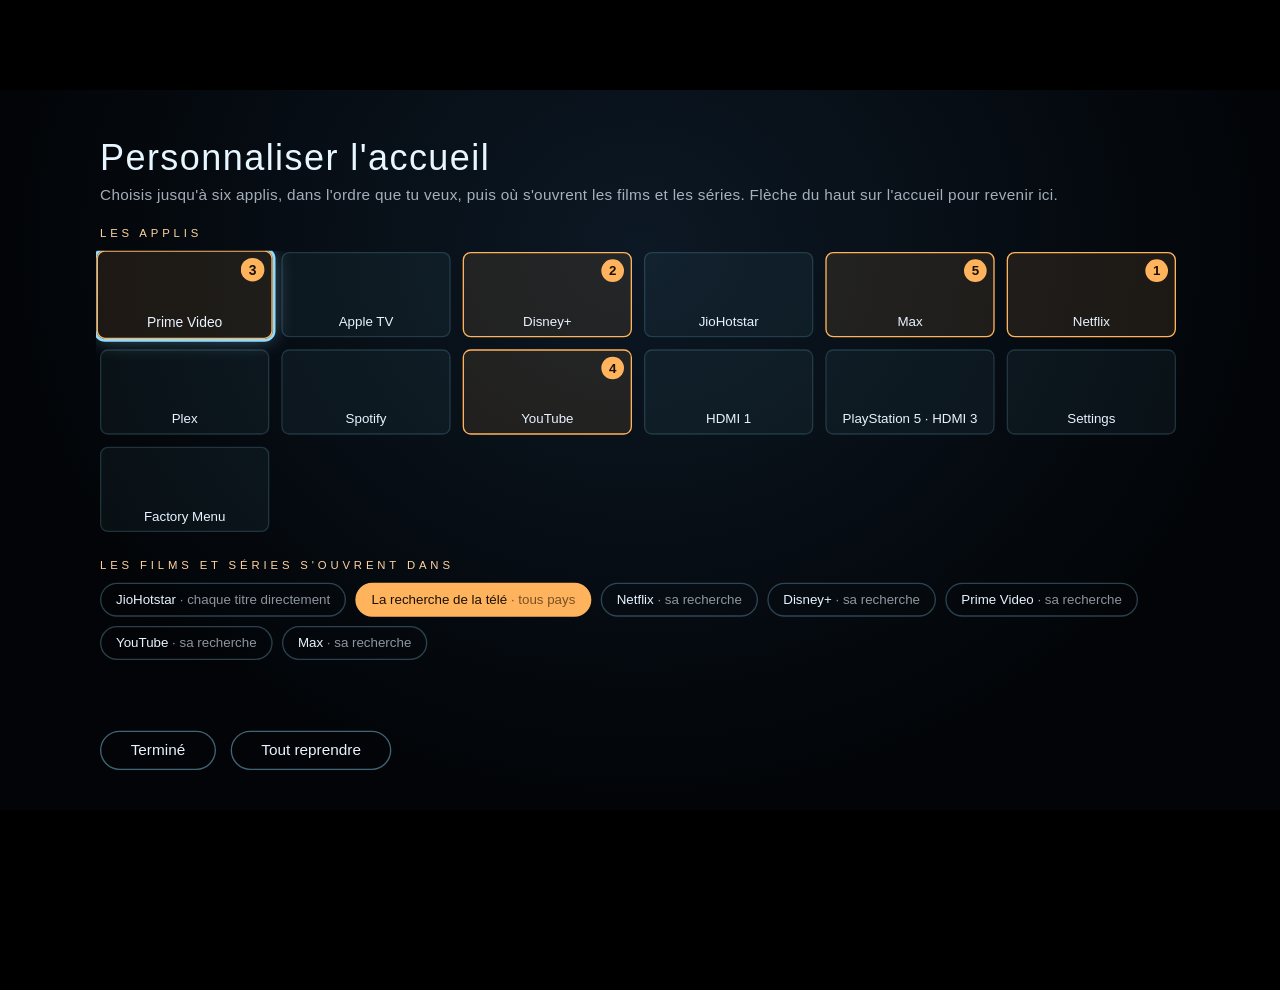
==== app/index.html @ 0ac627e5 "Star Wars TV : écran d'accueil Android TV (Tatooine / salle du trône), salle des sabres, version opt" ====
<!doctype html>
<html lang="fr">
<head>
<meta charset="utf-8">
<meta name="viewport" content="width=device-width, initial-scale=1">
<title>Star Wars TV</title>
<style>
  :root { --amber: #ffb35c; --holo: #8fdcff; --ink: #e8f3ff; }
  html, body { margin: 0; height: 100%; background: #000; overflow: hidden; }
  body { display: flex; align-items: center; justify-content: center; font-family: "Avenir Next", "Helvetica Neue", Arial, sans-serif; color: var(--ink); }
  #stage { position: relative; width: 1920px; height: 1080px; overflow: hidden; background: #000; transform-origin: center; flex: none; }
  section { position: absolute; left: 0; top: 0; width: 1920px; height: 1080px; overflow: hidden; will-change: transform; }

  /* ---------------------------------------------------------------- the cockpit */
  #space { position: absolute; left: 0; top: 0; width: 1920px; height: 1080px; }
  #wash { position: absolute; inset: 0; pointer-events: none; opacity: 0;
          background: radial-gradient(ellipse 60% 55% at 50% 36%, rgba(150,210,255,.38), rgba(90,150,255,.12) 45%, rgba(0,0,0,0) 72%); will-change: opacity; }
  #cockpit { position: absolute; left: -40px; top: -30px; width: 2000px; height: 1140px; will-change: transform; }
  #cockpit img { position: absolute; }                                   /* placed by the script (see CK) */
  #hud { position: absolute; left: 0; top: 0; width: 1920px; height: 1080px; pointer-events: none; will-change: transform; }
  #clock { position: absolute; left: 404px; top: 58px; color: #e4f2ff; text-shadow: 0 2px 14px rgba(0,0,0,.9), 0 0 18px rgba(120,200,255,.35); }
  #clock .t { font-size: 96px; font-weight: 200; letter-spacing: .02em; line-height: 1; }
  #clock .d { margin-top: 12px; font-size: 19px; font-weight: 500; letter-spacing: .34em; text-transform: uppercase; opacity: .7; padding-left: 4px; }
  /* on the monitor in the cockpit's right-hand wall: a box put onto the screen in perspective by the script (CK.screen),
     its lit face clipped clear of the metal bevel on its left */
  #clock.screen { left: 0; top: 0; width: 240px; height: 240px; transform-origin: 0 0; color: #b8e3ff; text-shadow: 0 0 9px rgba(110,190,255,.85);
                  clip-path: polygon(0 0, 100% 0, 100% 100%, 0 100%, 23.6% 52.4%);
                  background: radial-gradient(ellipse 72% 62% at 62% 52%, rgba(90,170,255,.2), rgba(70,140,255,.07) 70%, rgba(70,140,255,.03)); }
  #clock.screen .t { position: absolute; left: 60px; right: 6px; top: 78px; text-align: center; font-size: 68px; font-weight: 500; letter-spacing: 0;
                     font-variant-numeric: tabular-nums; }
  #clock.screen .d { position: absolute; left: 34px; right: 6px; top: 166px; margin: 0; padding: 0; text-align: center; font-size: 25px; font-weight: 600;
                     letter-spacing: .16em; opacity: .85; }

  /* the apps: destinations out in space, seen through the canopy */
  #targets { position: absolute; left: 0; top: 0; width: 1920px; height: 1080px; pointer-events: none; }
  .tgt { position: absolute; left: 0; top: 0; width: 0; height: 0; will-change: transform, opacity; }
  .tgt img { position: absolute; left: 0; top: 0; transform: translate(-50%,-50%); opacity: .8; filter: drop-shadow(0 0 8px rgba(140,210,255,.7)); transition: opacity .3s, filter .3s; }
  .tgt.on img { opacity: 1; filter: drop-shadow(0 0 14px rgba(255,170,90,.95)) sepia(.45) saturate(1.9) hue-rotate(-14deg) brightness(1.12); }
  #reticle { position: absolute; left: 0; top: 0; width: 0; height: 0; pointer-events: none; will-change: transform; }
  #reticle svg { position: absolute; left: -130px; top: -130px; width: 260px; height: 260px; overflow: visible; filter: drop-shadow(0 0 6px rgba(255,150,60,.7)); }
  #appname { position: absolute; left: 0; right: 0; top: 590px; text-align: center; font-size: 17px; font-weight: 500; letter-spacing: .34em;
             text-transform: uppercase; color: #ffd2a0; text-shadow: 0 0 10px rgba(255,160,80,.6); transition: opacity .25s; }
  /* an app with no logo here: its name */
  .tgt.word span { position: absolute; left: 0; top: 0; transform: translate(-50%,-50%); white-space: nowrap; font-size: 30px; font-weight: 500;
                   letter-spacing: .06em; color: #d6ecff; opacity: .8; text-shadow: 0 0 8px rgba(140,210,255,.7); transition: opacity .3s, color .3s; }
  .tgt.word.on span { opacity: 1; color: #ffd2a0; text-shadow: 0 0 14px rgba(255,170,90,.95); }
  /* Up in the cockpit: Customise, in the window above the centre pane */
  #cust { position: absolute; left: 0; right: 0; top: 66px; display: flex; justify-content: center; align-items: center; gap: 14px; opacity: 0;
          transition: opacity .25s; color: #ffd2a0; font-size: 17px; font-weight: 500; letter-spacing: .34em; text-transform: uppercase;
          text-shadow: 0 0 10px rgba(255,160,80,.6); }
  #cust svg { width: 34px; height: 34px; filter: drop-shadow(0 0 6px rgba(255,150,60,.7)); }
  #cust.on { opacity: 1; }

  /* ---------------------------------------------------------------- the saga: six lightsabers on a rack, one for each film */
  #saga { transform: translate3d(0,1080px,0); background: #050608 url(img/hall.jpg) 0 0 / 1920px 1080px no-repeat; }    /* a hall in the Jedi Temple */
  .wash { position: absolute; inset: 0; opacity: 0; pointer-events: none; will-change: opacity; }
  #plinthGlow { position: absolute; left: 135px; width: 1650px; top: 704px; height: 2px; opacity: 0; will-change: opacity; }   /* the ledge's front edge */
  .saber { position: absolute; left: 0; top: 0; width: 0; height: 0; will-change: transform; }
  .saber img { position: absolute; transition: filter .35s; filter: brightness(.5); }     /* the unlit ones sit in shadow */
  .saber.on img { filter: none; }
  .saber .cradle { position: absolute; left: -22px; top: -10px; width: 44px; height: 10px; border-radius: 0 0 8px 8px;
                   background: linear-gradient(180deg, #4a4f58, #1d1f24); box-shadow: inset 0 -2px 0 rgba(0,0,0,.4); }
  .blade { position: absolute; left: -32px; width: 64px; will-change: transform, opacity; transform: scaleY(0); }
  .blade.up { transform-origin: 50% 100%; }
  .blade.down { transform-origin: 50% 0; }
  .blade .glow { position: absolute; left: 12px; right: 12px; top: 0; bottom: 0; border-radius: 22px; background: var(--c); filter: blur(13px); opacity: .85; }
  .blade .core { position: absolute; left: 26px; width: 12px; top: 3px; bottom: 0; border-radius: 7px; background: #fff;
                 box-shadow: 0 0 4px #fff, 0 0 10px var(--c), 0 0 22px var(--c), 0 0 48px var(--c); }
  .blade.down .core { top: 0; bottom: 3px; }
  .saber .ep { position: absolute; left: -60px; width: 120px; top: 44px; text-align: center; font-size: 17px; font-weight: 500; letter-spacing: .12em;
               color: rgba(200,212,230,.38); transition: color .35s; }
  .saber.on .ep { color: rgba(235,242,255,.85); }
  #sagaTitle { position: absolute; left: 0; right: 0; top: 862px; text-align: center; will-change: opacity; }
  #sagaTitle .e { font-size: 18px; font-weight: 500; letter-spacing: .34em; text-transform: uppercase; color: rgba(225,233,245,.62); }
  #sagaTitle .t { margin-top: 8px; font-size: 52px; font-weight: 200; letter-spacing: .02em; color: #eef4ff; }
  #sagaTitle .y { margin-top: 10px; font-size: 20px; font-weight: 400; letter-spacing: .02em; color: rgba(215,225,240,.55); }

  /* ---------------------------------------------------------------- the Mandalorian: a camp at night, Din Djarin and Grogu, bounty pucks */
  #mando { transform: translate3d(0,2160px,0); background: #05070d; }
  #camp { position: absolute; left: 0; top: 0; width: 1920px; height: 1080px; will-change: transform; }    /* positions below are in the picture's 1920 frame */
  #camp > img { position: absolute; left: 0; top: 0; width: 1920px; height: 1080px; }
  #fireglow { position: absolute; left: 1032px; top: 430px; width: 560px; height: 520px; border-radius: 50%; will-change: opacity;
              background: radial-gradient(closest-side, rgba(255,150,60,.30), rgba(255,120,40,.10) 50%, rgba(255,100,30,0)); }
  #sparks { position: absolute; left: 1232px; top: 360px; width: 160px; height: 340px; }
  #mshade { position: absolute; inset: 0; pointer-events: none;
            background: radial-gradient(ellipse 50% 42% at 12% 14%, rgba(4,6,16,.6), rgba(4,6,16,0) 70%); }
  .puck { position: absolute; left: 0; top: 0; width: 0; height: 0; }
  .puck .lens { position: absolute; left: -34px; top: -10px; width: 68px; height: 20px; border-radius: 50%; opacity: 0; will-change: opacity;
                background: radial-gradient(ellipse, rgba(200,240,255,.95), rgba(90,175,255,.65) 55%, rgba(60,140,255,0) 78%); }
  .puck .pool { position: absolute; left: -110px; top: -26px; width: 220px; height: 64px; border-radius: 50%; opacity: 0; will-change: opacity;
                background: radial-gradient(ellipse, rgba(110,195,255,.32), rgba(110,195,255,0) 70%); }
  .puck .halo { position: absolute; width: 440px; height: 440px; border-radius: 50%; opacity: 0; will-change: opacity;
                background: radial-gradient(closest-side, rgba(110,190,255,.13), rgba(110,190,255,0)); }
  .puck .beam { position: absolute; opacity: 0; will-change: opacity; background: linear-gradient(0deg, rgba(160,220,255,.55), rgba(120,200,255,.1)); }
  .puck .holo { position: absolute; width: 166px; height: 249px; opacity: 0; transform-origin: 50% 100%; will-change: transform, opacity; }
  .puck .holo img { width: 100%; height: 100%; display: block; }
  #mtitle { position: absolute; left: 150px; top: 124px; color: #f4ecff; text-shadow: 0 2px 16px rgba(0,0,20,.6); }
  #mtitle .k { font-size: 18px; font-weight: 500; letter-spacing: .34em; text-transform: uppercase; color: rgba(235,228,255,.7); }
  #mtitle .t { margin-top: 10px; font-size: 64px; font-weight: 200; letter-spacing: .02em; line-height: 1.08; }

  /* ---------------------------------------------------------------- the dark side: Vader on the bridge; through the windows, where each story is */
  #dark { transform: translate3d(0,3240px,0); background: #000; }
  #bridge { position: absolute; left: 0; top: 0; width: 1920px; height: 1080px; will-change: transform; }   /* positions below are in the picture's 1920 frame */
  #fg, #spills { position: absolute; left: 0; top: 0; width: 1920px; height: 1080px; }
  #glass { position: absolute; left: 368px; top: 136px; width: 1568px; height: 468px; will-change: transform; }   /* GL in the script */
  /* the light from outside, on the room only (masked by the bridge picture itself, so never on the glass) */
  #spills { pointer-events: none; -webkit-mask: url(img/dark/bridge.png) 0 0 / 1920px 1080px; mask: url(img/dark/bridge.png) 0 0 / 1920px 1080px; }
  .spill { position: absolute; inset: 0; opacity: 0; mix-blend-mode: screen; will-change: opacity; }
  #light { position: absolute; left: 352px; top: 0; width: 1568px; height: 916px; pointer-events: none; display: none; }   /* LIGHT in the script */
  /* only as large as the shadow it casts (under the title): a full-screen layer of mostly nothing still costs the TV a frame's worth of drawing */
  #dshade { position: absolute; left: 0; top: 620px; width: 920px; height: 460px; pointer-events: none;
            background: radial-gradient(921.6px 432px at 268.8px 308.8px, rgba(0,0,0,.7), rgba(0,0,0,0) 70%); }
  #dtitle { position: absolute; left: 150px; top: 806px; color: #eef2f8; text-shadow: 0 2px 16px rgba(0,0,0,.8); }
  #dtitle .k { font-size: 18px; font-weight: 500; letter-spacing: .34em; text-transform: uppercase; color: rgba(225,232,245,.62); }
  #dtitle .t { margin-top: 10px; font-size: 64px; font-weight: 200; letter-spacing: .02em; line-height: 1.08; }
  #dtitle .dots { margin-top: 22px; display: flex; gap: 10px; }
  #dtitle .txt { transition: opacity .22s, transform .4s cubic-bezier(.2,.8,.2,1); }
  #dtitle .txt.out { opacity: 0; transform: translateX(-28px); }
  #dtitle .txt.pre { opacity: 0; transform: translateX(36px); transition: none; }
  #dtitle .dots i { width: 28px; height: 3px; background: rgba(200,210,225,.25); transition: width .35s, background .3s, box-shadow .3s; }
  #dtitle .dots i.on { width: 56px; background: #ff3b30; box-shadow: 0 0 8px rgba(255,59,48,.8); }

  /* ---------------------------------------------------------------- jumping */
  #warp { position: absolute; left: 0; top: 0; width: 1920px; height: 1080px; pointer-events: none; opacity: 0; will-change: opacity; }
  #flash { position: absolute; inset: 0; background: #eaf6ff; opacity: 0; pointer-events: none; will-change: opacity; }
  #opening { position: absolute; inset: 0; display: flex; flex-direction: column; align-items: center; justify-content: center; gap: 18px;
             background: #000; opacity: 0; pointer-events: none; text-align: center; }
  #opening .t { font-size: 58px; font-weight: 200; letter-spacing: .06em; color: #e8f6ff; }

  /* ---------------------------------------------------------------- Customise: the apps in the cockpit, and where the films open */
  #custom { position: absolute; left: 0; top: 0; width: 1920px; height: 1080px; display: none;
            background: radial-gradient(ellipse at 50% 22%, #0c1824, #020407 72%); }
  #custom.open { display: block; }
  #custom .box { position: absolute; left: 150px; width: 1620px; top: 70px; bottom: 60px; }
  #custom .h { font-size: 54px; font-weight: 200; letter-spacing: .04em; color: #e8f6ff; }
  #custom .sub { font-size: 23px; opacity: .7; margin-top: 12px; letter-spacing: .02em; }
  #custom .lab { margin-top: 34px; font-size: 17px; font-weight: 500; letter-spacing: .34em; text-transform: uppercase; color: #ffd2a0; }
  #custom .grid { margin-top: 16px; height: 424px; overflow: hidden; padding: 2px 6px; margin-left: -6px; }
  #custom .rows { display: grid; grid-template-columns: repeat(6, 254px); gap: 18px; transition: transform .25s; }
  #custom .tile { position: relative; height: 124px; border-radius: 12px; background: rgba(143,220,255,.05); border: 2px solid rgba(143,220,255,.16);
                  overflow: hidden; transition: transform .15s, box-shadow .15s; }
  #custom .tile img { position: absolute; left: 0; top: 0; width: 100%; height: 100%; object-fit: cover; opacity: .8; }
  #custom .tile img.icon { left: 50%; top: 14px; width: 60px; height: 60px; margin-left: -30px; object-fit: contain; opacity: 1; }
  #custom .tile .t { position: absolute; left: 14px; right: 14px; bottom: 10px; font-size: 20px; white-space: nowrap; overflow: hidden;
                     text-overflow: ellipsis; text-align: center; }
  #custom .tile.banner .t { left: 0; right: 0; bottom: 0; padding: 22px 14px 8px; font-size: 17px; background: linear-gradient(rgba(0,0,0,0), rgba(0,0,0,.8)); }
  #custom .tile .n { position: absolute; right: 10px; top: 9px; width: 34px; height: 34px; border-radius: 50%; background: #ffb35c; color: #1a1006;
                     font-size: 20px; font-weight: 600; line-height: 34px; text-align: center; display: none; }
  #custom .tile.sel { border-color: #ffb35c; background: rgba(255,179,92,.1); }
  #custom .tile.sel .n { display: block; }
  #custom .films { margin-top: 16px; display: flex; gap: 14px; flex-wrap: wrap; }
  #custom .pill, #custom .btn { padding: 12px 22px; border-radius: 40px; border: 2px solid rgba(143,220,255,.28); font-size: 20px; transition: transform .15s, box-shadow .15s; }
  #custom .pill.sel { background: #ffb35c; color: #1a1006; border-color: #ffb35c; }
  #custom .pill i { font-style: normal; opacity: .6; }
  #custom .btns { position: absolute; left: 0; bottom: 0; display: flex; gap: 22px; }
  #custom .btn { font-size: 23px; padding: 14px 44px; border-color: rgba(143,220,255,.45); }
  #custom .foc { box-shadow: 0 0 0 4px #8fdcff, 0 0 30px rgba(143,220,255,.45); transform: scale(1.04); }
  #custom .note { position: absolute; right: 0; bottom: 18px; font-size: 22px; opacity: .8; color: #ffd2a0; }

  /* ---- the TV (window.TV or ?tv): no blend modes (the spills sit in their own masked group, so screen over nothing
     is the same as plain transparency there) */
  body.tv .spill { mix-blend-mode: normal; }
</style>
<link rel="preconnect" href="https://fonts.googleapis.com">
<link href="https://fonts.googleapis.com/css2?family=Saira+Condensed:wght@300;400;600;700&display=swap" rel="stylesheet">
<link rel="stylesheet" href="ours/home.css">
</head>
<body class="ours">
<div id="stage">

  <!-- ============================================================ THE COCKPIT -->
  <section id="home">
    <canvas id="space" width="1920" height="1080"></canvas>
    <div id="targets"></div>
    <div id="reticle"><svg viewBox="-130 -130 260 260">
      <path stroke="#ffae55" fill="none" stroke-linecap="square" stroke-width="3" d="M-64 -40 V-64 H-40 M40 -64 H64 V-40 M64 40 V64 H40 M-40 64 H-64 V40"/>
    </svg></div>
    <div id="appname"></div>
    <div id="wash"></div>
    <div id="cockpit"><img id="frame" alt=""></div>
    <div id="hud">
      <div id="clock"><div class="t"></div><div class="d"></div></div>
      <div id="cust"><svg viewBox="0 0 24 24" fill="none" stroke="#ffae55" stroke-width="1.6" stroke-linejoin="round"><circle cx="12" cy="12" r="3"/><path d="M12 2.8l1.6 2.2 2.7-.6.6 2.7 2.4 1.3-1 2.6 1 2.6-2.4 1.3-.6 2.7-2.7-.6L12 21.2l-1.6-2.2-2.7.6-.6-2.7-2.4-1.3 1-2.6-1-2.6 2.4-1.3.6-2.7 2.7.6z"/></svg>Personnaliser</div>
    </div>
    <div id="ourhome"></div>
  </section>

  <!-- ============================================================ THE SAGA -->
  <section id="saga">
    <div id="washes"></div>
    <div id="plinthGlow"></div>
    <div id="sabers"></div>
    <div id="sagaTitle"><div class="e"></div><div class="t"></div><div class="y"></div></div>
  </section>

  <!-- ============================================================ THE MANDALORIAN -->
  <section id="mando">
    <div id="camp">
      <img src="img/mando/camp.jpg" alt="">
      <div id="fireglow"></div>
      <canvas id="sparks" width="160" height="340"></canvas>
      <div id="pucks"></div>
    </div>
    <div id="mshade"></div>
    <div id="mtitle"><div class="k"></div><div class="t"></div></div>
  </section>

  <!-- ============================================================ THE DARK SIDE -->
  <section id="dark">
    <div id="bridge">
      <canvas id="glass" width="1568" height="468"></canvas>
      <img id="fg" src="img/dark/bridge.png" alt="">
      <div id="spills"></div>
      <canvas id="light" width="784" height="458"></canvas>
    </div>
    <div id="dshade"></div>
    <div id="dtitle"><div class="txt"><div class="k"></div><div class="t"></div></div><div class="dots"></div></div>
  </section>

  <canvas id="warp" width="1920" height="1080"></canvas>
  <div id="flash"></div>
  <div id="opening"><div class="t"></div></div>

  <!-- ============================================================ CUSTOMISE (Up in the cockpit) -->
  <div id="custom"><div class="box">
    <div class="h">Personnaliser l'accueil</div>
    <div class="sub">Choisis jusqu'à six applis, dans l'ordre que tu veux, puis où s'ouvrent les films et les séries. Flèche du haut sur l'accueil pour revenir ici.</div>
    <div class="lab">Les applis</div>
    <div class="grid"><div class="rows"></div></div>
    <div class="lab">Les films et séries s'ouvrent dans</div>
    <div class="films"></div>
    <div class="btns"><div class="btn">Terminé</div><div class="btn">Tout reprendre</div></div>
    <div class="note"></div>
  </div></div>
</div>

<script>window.OURHOME = true;   // our home screen replaces the cockpit (see ours/boot.js)</script>
<script src="config.js"></script>
<script>
"use strict";
const $ = s => document.querySelector(s);
const clamp = (x, a, b) => Math.max(a, Math.min(b, x));
const lerp = (a, b, k) => a + (b - a) * k;
const ease = x => x * x * (3 - 2 * x);
const spring = (x, k, z) => ({ x, v: 0, k, z });
function step(s, target, dt) { s.v += (-s.k * (s.x - target) - 2 * s.z * Math.sqrt(s.k) * s.v) * dt; s.x += s.v * dt; return s.x; }
const hash = k => (location.hash.match(new RegExp(k + "=([0-9.]+)")) || [])[1];
const css = (el, prop, v) => { if (el["_" + prop] !== v) { el.style[prop] = v; el["_" + prop] = v; } };
const W = 1920, H = 1080;
const TVMODE = !!window.TV || /[?&]tv\b/.test(location.search);           // the TV app (starwars-tv), or ?tv to preview its look
if (TVMODE) document.body.classList.add("tv");
const tap = (el, fn) => TVMODE || el.addEventListener("click", fn);      // no click targets on the TV: its WebView draws a focus box on them
const esc = x => String(x).replace(/[&<>"]/g, c => ({ "&": "&amp;", "<": "&lt;", ">": "&gt;", '"': "&quot;" }[c]));

// ================================================================ settings: the apps in the cockpit and where the films open
// config.js gives the starting point; the Customise panel's choices are kept by the TV app (and in the page's storage when
// previewing in a browser) and win over it.
const DEFAULTS = window.STARWARS || { dock: [], films: "search", links: {} };
const HAS_TV = !!window.TV;
// a browser preview has no TV to ask: these stand in for its apps and HDMI ports
const SIM = {
  apps: [["com.amazon.amazonvideo.livingroom", "Prime Video"], ["com.apple.atve.androidtv.appletv", "Apple TV"], ["com.disney.disneyplus", "Disney+"],
         ["in.startv.hotstar", "JioHotstar"], ["com.wbd.stream", "Max"], ["com.netflix.ninja", "Netflix"], ["com.plexapp.android", "Plex"],
         ["com.spotify.tv.android", "Spotify"], ["com.google.android.youtube.tv", "YouTube"], ["com.android.tv.settings", "Settings", false],
         ["com.mediatek.factorymenu", "Factory Menu", false]].map(([pkg, label, media]) => ({ pkg, label, media: media !== false })),
  inputs: [{ id: "hdmi1", label: "HDMI 1" }, { id: "hdmi3", label: "PlayStation 5 · HDMI 3" }],
};
const parse = (j, d) => { try { return JSON.parse(j) || d; } catch (e) { return d; } };
const tvApps = () => HAS_TV ? parse(TV.apps(), []) : SIM.apps;
const tvInputs = () => HAS_TV ? parse(TV.inputs(), []) : SIM.inputs;
const inputMatch = (name, inp) => inp.id === name || inp.label.toLowerCase().includes(name.toLowerCase()) ||
                                  (/playstation|\bps[345]\b/i.test(name) && /playstation|\bps[345]\b/i.test(inp.label));
const tvHas = pkg => HAS_TV ? TV.has(pkg) : pkg.startsWith("input:") ? SIM.inputs.some(i => inputMatch(pkg.slice(6), i)) : SIM.apps.some(a => a.pkg === pkg);
function loadSettings() {
  let j = HAS_TV ? TV.loadConfig() : "";
  if (!j) try { j = localStorage.getItem("starwars") || ""; } catch (e) { }
  return j ? parse(j, null) : null;
}
function saveSettings() {
  const j = JSON.stringify(settings);
  if (HAS_TV) TV.saveConfig(j);
  try { localStorage.setItem("starwars", j); } catch (e) { }
}
const firstRun = !loadSettings() && DEFAULTS.askOnFirstRun !== false;      // config.js already set up for this TV: don't ask
const settings = Object.assign({ dock: DEFAULTS.dock, films: DEFAULTS.films }, loadSettings() || {});
// two cockpits: 1 from the back of the cockpit (img/cockpit.png), 2 from the pilots' seats (img/cockpit2.png, shown 15% larger,
// more canopy and less console). #cockpit2 in the address, or C on a keyboard, switches. pane: the centre pane in the picture.
const CK = /cockpit2/.test(location.hash) ? { src: "img/cockpit2.png", z: 1.15, cy: 486, pane: { x: 959, y: 525 } }
                                          : { src: "img/cockpit.png", z: 1, cy: 540, pane: { x: 958, y: 514 },
                                              screen: [[2022.5, 901.7], [2101.7, 933.3], [2073.3, 1019.2], [1995.8, 973.3]] };   // the monitor in the right-hand wall (TL TR BR BL, in the picture's pixels)
const OVER = 1.0208, CZ = CK.z * OVER;                                     // a touch larger than the screen, so the sway never shows an edge
const PANE = { x: 960 + (CK.pane.x - 960) * CZ, y: CK.cy + (CK.pane.y - CK.cy) * CZ };   // the ship flies at what's in the centre pane

// ================================================================ noise (for the planets and the nebula)
const PERM = new Uint8Array(512);
{ const p = [...Array(256).keys()]; let s = 7;
  for (let i = 255; i > 0; i--) { s = (s * 16807) % 2147483647; const j = s % (i + 1); [p[i], p[j]] = [p[j], p[i]]; }
  for (let i = 0; i < 512; i++) PERM[i] = p[i & 255]; }
const hv = (x, y, z) => PERM[(PERM[(PERM[x & 255] + y) & 255] + z) & 255] / 255;
function noise3(x, y, z) {
  const xi = Math.floor(x), yi = Math.floor(y), zi = Math.floor(z);
  const xf = x - xi, yf = y - yi, zf = z - zi, u = ease(xf), v = ease(yf), w = ease(zf);
  const l = (a, b, t) => a + (b - a) * t;
  return l(l(l(hv(xi, yi, zi), hv(xi + 1, yi, zi), u), l(hv(xi, yi + 1, zi), hv(xi + 1, yi + 1, zi), u), v),
           l(l(hv(xi, yi, zi + 1), hv(xi + 1, yi, zi + 1), u), l(hv(xi, yi + 1, zi + 1), hv(xi + 1, yi + 1, zi + 1), u), v), w);
}
function fbm(x, y, z, o = 5) { let a = 0, f = 1, amp = .5; for (let i = 0; i < o; i++) { a += amp * noise3(x * f, y * f, z * f); f *= 2.03; amp *= .5; } return a; }
const mix = (c1, c2, t) => c1.map((c, i) => c + (c2[i] - c) * t);
function ramp(stops, t) {
  t = clamp(t, 0, 1);
  for (let i = 1; i < stops.length; i++) if (t <= stops[i][0]) { const [a, ca] = stops[i - 1], [b, cb] = stops[i]; return mix(ca, cb, (t - a) / (b - a)); }
  return stops[stops.length - 1][1];
}

// ================================================================ planets: lit spheres, rendered once each
// (half size, drawn at twice the size: a planet this soft doesn't need the pixels)
const PR = 330;
const PLANETS = [
  { name: "desert", atm: [255, 190, 130], surface(n, d, y) { return ramp([[0, [96, 52, 24]], [.42, [176, 112, 58]], [.62, [214, 160, 98]], [1, [240, 206, 150]]], n + Math.sin(y * 34 + d * 7) * .05); } },
  { name: "ice", atm: [170, 215, 255], surface(n, d, y) { const c = ramp([[0, [96, 122, 150]], [.45, [178, 200, 222]], [.7, [222, 234, 245]], [1, [250, 252, 255]]], n);
      return Math.abs(d - .5) < .012 ? mix(c, [70, 92, 120], .7) : c; } },
  { name: "forest", atm: [150, 205, 255], surface(n, d, y) {
      if (n < .47) return ramp([[0, [10, 30, 64]], [.47, [28, 74, 120]]], n / .47 * .47);
      const land = ramp([[.47, [52, 86, 44]], [.6, [34, 66, 34]], [.75, [70, 92, 52]], [1, [120, 120, 100]]], n);
      return d > .62 ? mix(land, [236, 242, 248], clamp((d - .62) * 4, 0, .85)) : land; } },
];
function renderPlanet(P) {
  const atmW = 46, size = PR * 2 + atmW * 2, c = document.createElement("canvas"); c.width = c.height = size;
  const g = c.getContext("2d"), img = g.createImageData(size, size), D = img.data;
  const L = [-.62, -.4, .68], ln = Math.hypot(...L); L[0] /= ln; L[1] /= ln; L[2] /= ln;
  for (let py = 0; py < size; py++) for (let px = 0; px < size; px++) {
    const x = (px - size / 2) / PR, y = (py - size / 2) / PR, r2 = x * x + y * y, r = Math.sqrt(r2);
    if (r >= 1 + 1 / PR) continue;
    const edge = clamp((1 - r) * PR + .5, 0, 1);                        // a soft rim, so it stays smooth when drawn larger
    const z = Math.sqrt(Math.max(0, 1 - r2));
    const n = fbm(x * 2.2 + 11, y * 2.2, z * 2.2, 5), d = fbm(x * 4 + 3, y * 4 + 7, z * 4, 4);
    let col = P.surface(n, d, y);
    const lit = Math.max(0, x * L[0] + y * L[1] + z * L[2]);
    const k = .035 + .965 * Math.pow(ease(clamp(lit * 1.25, 0, 1)), 1.1);
    const rim = Math.pow(1 - z, 3) * .55 * clamp(lit * 2 + .2, 0, 1);       // haze toward the limb on the day side
    col = mix(col.map(v => v * k), P.atm, rim);
    const i = (py * size + px) * 4; D[i] = col[0]; D[i + 1] = col[1]; D[i + 2] = col[2]; D[i + 3] = 255 * edge;
  }
  g.putImageData(img, 0, 0);
  // the atmosphere: a soft glow round the lit edge
  const cx = size / 2;
  g.globalCompositeOperation = "destination-over";
  const rg = g.createRadialGradient(cx, cx, PR * .96, cx, cx, PR + atmW);
  rg.addColorStop(0, `rgba(${P.atm},.55)`); rg.addColorStop(.35, `rgba(${P.atm},.18)`); rg.addColorStop(1, `rgba(${P.atm},0)`);
  g.fillStyle = rg; g.beginPath(); g.arc(cx, cx, PR + atmW, 0, 6.2832); g.fill();
  g.globalCompositeOperation = "destination-in";                       // only on the lit side
  const lg = g.createLinearGradient(0, 0, size, size * .9);
  lg.addColorStop(0, "rgba(0,0,0,1)"); lg.addColorStop(.55, "rgba(0,0,0,1)"); lg.addColorStop(.78, "rgba(0,0,0,.25)"); lg.addColorStop(1, "rgba(0,0,0,.25)");
  g.fillStyle = lg; g.fillRect(0, 0, size, size);
  g.globalCompositeOperation = "source-over";
  P.img = c;
}

// ================================================================ the nebula and the far stars (one picture, drifting very slowly)
const NEB = document.createElement("canvas"); NEB.width = 2700; NEB.height = 1700;
{
  const g = NEB.getContext("2d"), w = 575, h = 350, small = document.createElement("canvas"); small.width = w; small.height = h;
  const s = small.getContext("2d"), img = s.createImageData(w, h), D = img.data;
  for (let y = 0; y < h; y++) for (let x = 0; x < w; x++) {
    const n = fbm(x / 120, y / 120, .5, 5), m = fbm(x / 70 + 9, y / 70, 2.5, 4);
    const band = Math.exp(-Math.pow((y - h * .32 - (x - w / 2) * .28) / 95, 2));           // a faint diagonal band of dust
    const v = Math.pow(clamp((n - .38) * 2.2, 0, 1), 2.2) * (.35 + band * .9);
    const col = mix([40, 30, 90], [40, 120, 160], clamp(m * 1.5 - .3, 0, 1));
    const i = (y * w + x) * 4; D[i] = col[0] * v; D[i + 1] = col[1] * v; D[i + 2] = col[2] * v; D[i + 3] = 255;
  }
  s.putImageData(img, 0, 0);
  g.imageSmoothingQuality = "high"; g.drawImage(small, 0, 0, NEB.width, NEB.height);
  for (let i = 0; i < 1700; i++) {                                   // the far stars don't move with the ship
    const x = Math.random() * NEB.width, y = Math.random() * NEB.height, b = Math.pow(Math.random(), 3);
    g.fillStyle = `rgba(${200 + b * 55},${210 + b * 45},255,${.25 + b * .7})`; g.fillRect(x, y, b > .85 ? 2 : 1.2, b > .85 ? 2 : 1.2);
  }
}

// ================================================================ the near stars (flying past) and the jump
const space = $("#space").getContext("2d");
const F = 560, BASE = .045;                       // focal length; cruising speed (depth per second)
const stars = Array.from({ length: 900 }, () => newStar(Math.random()));
function newStar(z) {
  const t = Math.random();
  return { x: (Math.random() * 2 - 1) * 1.9, y: (Math.random() * 2 - 1) * 1.15, z: z || 1, b: .35 + Math.random() * .65,
           col: t < .12 ? [255, 214, 170] : t < .3 ? [180, 210, 255] : [235, 242, 255] };
}
const ship = { speed: BASE, boost: 0, dist: 0, planet: parseInt(hash("planet") || "0") % PLANETS.length, arrive: 1, jump: 0 };
let jumping = false, jumpT = 0, jumpWhat = null, back = null;     // opening something: the jump, and the drop back out
function drawSpace(dt, t, sway) {
  const g = space, sp = ship.speed;
  g.globalCompositeOperation = "source-over"; g.globalAlpha = 1;
  g.fillStyle = "#000"; g.fillRect(0, 0, W, H);
  // the nebula drifts a little with the ship, and dims as the stars stretch
  const nd = clamp(1 - (sp - BASE) * .25, .25, 1);
  g.globalAlpha = nd;
  g.drawImage(NEB, -390 + view.x + sway.x * 1.5 - ship.dist * 4 % 40, -310 + sway.y * 1.5);
  g.globalAlpha = 1;
  // the planet, low on the right: slides away as we speed up, and grows in after a jump
  const P = PLANETS[ship.planet];
  if (P.img) {
    const a = ease(clamp(ship.arrive, 0, 1)), sc = (1.62 * (.5 + .5 * a)) * (1 - clamp(ship.boost, 0, 1) * .03);
    const s = P.img.width * sc, px = 1560 + view.x * 1.3 + sway.x * 2 + (1 - a) * 260, py = 860 + sway.y * 2 + (1 - a) * 160;
    g.globalAlpha = clamp(a * 1.4, 0, 1) * clamp(1 - ship.jump * 1.5, 0, 1) * .92;
    g.imageSmoothingQuality = "high"; g.drawImage(P.img, px - s / 2, py - s / 2, s, s);
    g.globalAlpha = 1;
  }
  // the stars: each a line from where it was a moment ago to where it is now, so speed draws them out into streaks
  g.globalCompositeOperation = "lighter";
  const tail = Math.min(.6, Math.max(0, sp - BASE * .9) * .095) + .0007, vx = heading.x + sway.x * 3, vy = heading.y + sway.y * 3;
  for (const s of stars) {
    s.z -= sp * dt;
    if (s.z <= .03) { Object.assign(s, newStar(1)); continue; }
    const x1 = vx + s.x / s.z * F, y1 = vy + s.y / s.z * F;
    if (x1 < -200 || x1 > W + 200 || y1 < -200 || y1 > H + 200) { Object.assign(s, newStar(1)); continue; }
    const z0 = Math.min(1.25, s.z + tail), x0 = vx + s.x / z0 * F, y0 = vy + s.y / z0 * F;
    const near = clamp(1.15 - s.z, .08, 1), a = s.b * near * clamp(.35 + sp * 2, .35, 1);
    const blue = clamp(ship.jump * 1.4, 0, 1), col = mix(s.col, [170, 215, 255], blue);
    g.strokeStyle = `rgba(${col[0] | 0},${col[1] | 0},${col[2] | 0},${a.toFixed(3)})`;
    g.lineWidth = clamp(.55 / s.z * .6, .7, 3.2);
    g.beginPath(); g.moveTo(x0, y0); g.lineTo(x1 + .01, y1 + .01); g.stroke();
  }
  // deep in the jump: a glow down the tunnel
  if (ship.jump > .02) {
    const rg = g.createRadialGradient(vx, vy, 0, vx, vy, 900);
    rg.addColorStop(0, `rgba(210,235,255,${.55 * ship.jump})`); rg.addColorStop(.25, `rgba(120,170,255,${.22 * ship.jump})`); rg.addColorStop(1, "rgba(0,0,0,0)");
    g.fillStyle = rg; g.fillRect(0, 0, W, H);
  }
  g.globalCompositeOperation = "source-over";
}

// ================================================================ the apps: star systems ahead, seen through the canopy
// the picked one sits in the centre pane; the others are a step apart on a shallow arc, so each lands in a pane of its own.
// The apps come from the settings (up to six); those with a logo here show it, any other shows its name.
const LOGOS = {
  "com.netflix.ninja": { f: "netflix", h: 50 }, "com.amazon.amazonvideo.livingroom": { f: "prime", w: 112 }, "in.startv.hotstar": { f: "jiohotstar", h: 56 },
  playstation: { f: "ps5", w: 66 },                                                    // an HDMI port with a PlayStation on it
  "com.google.android.youtube.tv": { f: "youtube", w: 62 }, "com.apple.atve.androidtv.appletv": { f: "appletv", h: 50 },
};
const logoFor = e => LOGOS[e.pkg] || (e.pkg.startsWith("input:") && /playstation|\bps[345]\b/i.test(e.pkg + " " + e.label) ? LOGOS.playstation : null);
const SLOT = 210 * CK.z, arcY = d => PANE.y - 150 * CK.z * (1 - Math.exp(-Math.abs(d) * .8));
let APPS = [], marks = [];
function buildMarks() {
  APPS = settings.dock.filter(e => tvHas(e.pkg)).slice(0, 6).map(e => Object.assign({ n: e.label, target: e.pkg }, logoFor(e)));
  if (!APPS.length) APPS = [{ n: "Personnaliser", target: "customise" }];         // nothing chosen yet
  $("#targets").innerHTML = "";
  marks = APPS.map((a, i) => {
    const m = document.createElement("div"); m.className = "tgt" + (a.f ? "" : " word");
    m.innerHTML = a.f ? `<img src="img/logos/icon_${a.f}.png" alt="" style="${a.h ? "height:" + a.h : "width:" + a.w}px">` : `<span>${esc(a.n)}</span>`;
    $("#targets").appendChild(m);
    if (!TVMODE) m.style.pointerEvents = "auto";
    tap(m, () => (app === i ? openApp() : focusApp(i)));
    return { el: m, bob: Math.random() * 6 };
  });
  app = clamp(app, 0, APPS.length - 1);
  marks[app].el.classList.add("on");
}
{ const f = $("#frame"); f.src = CK.src;
  Object.assign(f.style, { left: 40 + 960 - 960 * CZ + "px", top: 30 + CK.cy - CK.cy * CZ + "px", width: 1920 * CZ + "px", height: 1080 * CZ + "px" });
  $("#appname").style.top = PANE.y + 76 * CK.z + "px";                     // the picked app's name, low in the centre pane
  if (CK.screen) {                                                          // the clock on the cockpit's monitor, moving with the cockpit
    const k = 1920 * CZ / 2560, x0 = 40 + 960 - 960 * CZ, y0 = 30 + CK.cy - CK.cy * CZ;
    const c = $("#clock"); c.classList.add("screen"); $("#cockpit").appendChild(c);
    c.style.transform = onto(240, 240, CK.screen.map(([x, y]) => [x0 + x * k, y0 + y * k]));
  } }
// the CSS transform that puts a w x h box onto a four-cornered shape (TL, TR, BR, BL), in perspective
function onto(w, h, [[x0, y0], [x1, y1], [x2, y2], [x3, y3]]) {
  const dx1 = x1 - x2, dx2 = x3 - x2, dx3 = x0 - x1 + x2 - x3, dy1 = y1 - y2, dy2 = y3 - y2, dy3 = y0 - y1 + y2 - y3;
  const den = dx1 * dy2 - dx2 * dy1, g = (dx3 * dy2 - dx2 * dy3) / den, k = (dx1 * dy3 - dx3 * dy1) / den;
  const m = [(x1 - x0 + g * x1) / w, (y1 - y0 + g * y1) / w, 0, g / w, (x3 - x0 + k * x3) / h, (y3 - y0 + k * y3) / h, 0, k / h, 0, 0, 1, 0, x0, y0, 0, 1];
  return `matrix3d(${m.map(v => +v.toFixed(7)).join(",")})`;
}
let app = parseInt(hash("app") || "2");
buildMarks();
const pan = spring(app, 9, .95);                                            // which way the ship is turned (between destinations)
const view = { x: 0, y: 0 };                                                // how far the far sky has turned with it
const headS = { x: spring(PANE.x, 12, .9), y: spring(PANE.y, 12, .9) }, heading = { x: PANE.x, y: PANE.y };   // where the stars stream from
const ret = { x: PANE.x, y: PANE.y, vx: 0, vy: 0, scale: spring(1, 160, .6) };

const cam = { x: spring(0, 40, .7), y: spring(0, 40, .55), r: spring(0, 50, .35), z: spring(0, 30, .5) };
function focusApp(i) {
  i = clamp(i, 0, APPS.length - 1);
  if (i === app) { cam.r.v += (i ? 1 : -1) * .5; ret.scale.v += 2; return; }
  const dir = Math.sign(i - app);
  marks[app].el.classList.remove("on"); app = i; marks[app].el.classList.add("on");
  // a short burst of speed toward the new destination: the stars streak, the ship banks into the turn and the cockpit lurches
  ship.boost = 1;
  cam.y.v += 55; cam.z.v -= .05; cam.r.v += dir * 1.8; cam.x.v -= dir * 24;
  ret.scale.x = 1.5; ret.scale.v = 0;
  navText();
}
function navText() {
  css($("#appname"), "opacity", "0");
  clearTimeout(navText.t); navText.t = setTimeout(() => { $("#appname").textContent = APPS[app].f ? APPS[app].n : ""; css($("#appname"), "opacity", "1"); }, 180);   // (a name already shows itself)
}
navText();
function updateTargets(dt, t) {
  const p = step(pan, app, dt);
  view.x = -(p - (APPS.length - 1) / 2) * SLOT * .4; view.y = 0;
  const tx = PANE.x + (app - p) * SLOT, ty = arcY(app - p);                  // where the picked one is right now
  heading.x = step(headS.x, tx, dt); heading.y = step(headS.y, ty, dt);
  marks.forEach((m, i) => {
    const d = i - p, x = PANE.x + d * SLOT, y = arcY(d) + Math.sin(t * .7 + m.bob) * 3;
    css(m.el, "transform", `translate3d(${x.toFixed(1)}px, ${y.toFixed(1)}px, 0) scale(${(i === app ? 1.12 : .9).toFixed(3)})`);
    css(m.el, "opacity", (clamp(1 - ship.jump * 1.4, 0, 1) * (i === app ? 1 : .62)).toFixed(3));
  });
  // the reticle slides over and settles on it
  const k = 90, d = 2 * Math.sqrt(k) * .8;
  ret.vx += (k * (tx - ret.x) - d * ret.vx) * dt; ret.vy += (k * (ty - ret.y) - d * ret.vy) * dt;
  ret.x += ret.vx * dt; ret.y += ret.vy * dt;
  const sc = step(ret.scale, 1, dt) * (1 + ship.jump * .6);
  css($("#reticle"), "transform", `translate3d(${ret.x.toFixed(1)}px, ${ret.y.toFixed(1)}px, 0) scale(${sc.toFixed(3)})`);
  css($("#reticle"), "opacity", clamp(1 - ship.jump * 1.6, 0, 1).toFixed(3));
  css($("#appname"), "transform", `translate3d(0, ${(-ship.jump * 30).toFixed(1)}px, 0)`);
}

// ================================================================ the HUD on the glass
function clock() {
  const d = new Date();
  $("#clock .t").textContent = d.toLocaleTimeString([], { hour: "numeric", minute: "2-digit" }).replace(/\s?[AP]M/i, "");
  $("#clock .d").textContent = CK.screen ? ["weekday", "day", "month"].map(k => d.toLocaleDateString([], { [k]: k === "day" ? "numeric" : "short" })).join(" ")
                                          : d.toLocaleDateString([], { weekday: "long", day: "numeric", month: "long" });
}
clock(); setInterval(clock, 5000);

// ================================================================ the saga: a lightsaber for each film, the prequels and the originals
// the selected one rises out of its cradle and ignites, and the hall takes its colour
const SABERS = [
  { key: "maul", ep: "I", t: "La Menace fantôme", who: "Le sabre de Dark Maul", open: "The Phantom Menace", c: "255,46,46", dbl: true },
  { key: "yoda", ep: "II", t: "L'Attaque des clones", who: "Le sabre de Yoda", open: "Attack of the Clones", c: "60,255,100", bl: .7 },
  { key: "windu", ep: "III", t: "La Revanche des Sith", who: "Le sabre de Mace Windu", open: "Revenge of the Sith", c: "184,84,255" },
  { key: "kenobi", ep: "IV", t: "Un nouvel espoir", who: "Le sabre d'Obi-Wan Kenobi", open: "A New Hope", c: "64,140,255" },
  { key: "vader", ep: "V", t: "L'Empire contre-attaque", who: "Le sabre de Dark Vador", open: "The Empire Strikes Back", c: "255,46,46" },
  { key: "luke6", ep: "VI", t: "Le Retour du Jedi", who: "Le sabre de Luke Skywalker", open: "Return of the Jedi", c: "60,255,100" },
];
const HILT = { maul: [45, 470], yoda: [58.5, 205], windu: [55, 300], kenobi: [52.5, 300], vader: [72, 300], luke6: [54, 300] };   // from img/hilts/hilts.json
const RACK_Y = 692, HS = .8, LIFT = 46, TIP = 40;                                // the ledge's top (img/hall.jpg); hilt scale; how high it rises; where the blades end
const sabers = SABERS.map((f, i) => {
  const x = 960 + (i - 2.5) * 236 + (i < 3 ? -22 : 22);                     // a little gap between the trilogies
  const [w, h] = HILT[f.key].map(v => v * HS);
  const len = f.bl ? Math.round((RACK_Y - 300 * HS - LIFT - TIP) * f.bl) : RACK_Y - h - LIFT - TIP;     // Yoda's blade is short too
  const el = document.createElement("div"); el.className = "saber"; el.style.setProperty("--c", `rgb(${f.c})`);
  el.innerHTML = `<div class="blade up" style="top:${-h - len}px;height:${len}px"><div class="glow"></div><div class="core"></div></div>` +
    (f.dbl ? `<div class="blade down" style="top:0;height:${len}px"><div class="glow"></div><div class="core"></div></div>` : "") +
    `<img src="img/hilts/${f.key}.png" alt="" style="left:${-w / 2}px;top:${-h}px;width:${w}px;height:${h}px"><div class="cradle"></div><div class="ep">${f.ep}</div>`;
  $("#sabers").appendChild(el);
  tap(el, () => (sel === i ? openFilm() : pickSaber(i)));
  const wash = document.createElement("div"); wash.className = "wash";
  wash.style.background = `radial-gradient(ellipse 820px 640px at ${x}px 400px, rgba(${f.c},.34), rgba(${f.c},.12) 45%, rgba(${f.c},0) 78%)`;
  $("#washes").appendChild(wash);
  return { el, x, wash, lift: spring(0, 60, .55), ign: 0, ups: el.querySelectorAll(".blade"), cores: el.querySelectorAll(".core"), ep: el.querySelector(".ep") };
});
let sel = clamp(parseInt(hash("f") || "0"), 0, SABERS.length - 1), selAt = 0;
function pickSaber(i) {
  i = clamp(i, 0, SABERS.length - 1);
  if (i === sel) { sabers[i].lift.v -= 120; return; }
  sabers[sel].el.classList.remove("on"); sel = i; sabers[sel].el.classList.add("on"); selAt = 0;
  sagaText();
}
function sagaText() {
  const f = SABERS[sel];
  $("#sagaTitle .e").textContent = "Épisode " + f.ep;
  $("#sagaTitle .t").textContent = f.t;
  $("#sagaTitle .y").textContent = f.who;
  $("#plinthGlow").style.background = `linear-gradient(90deg, rgba(${f.c},0), rgba(${f.c},.9) ${(sabers[sel].x - 135) / 16.5}%, rgba(${f.c},0))`;
}
sabers[sel].el.classList.add("on"); sagaText();
function saga(dt, t) {
  selAt += dt;
  sabers.forEach((s, i) => {
    const on = i === sel;
    const y = step(s.lift, on ? -LIFT : 0, dt) + (on ? Math.sin(t * 1.4) * 4 : 0);      // held up by the Force, drifting a little
    css(s.el, "transform", `translate3d(${s.x}px, ${(RACK_Y + y).toFixed(1)}px, 0)`);
    css(s.ep, "transform", `translate3d(0, ${(-y).toFixed(1)}px, 0)`);                 // the numeral stays on the plinth
    // it ignites once it's clear of the cradle; the others shut off at once
    const want = on && selAt > .3 ? 1 : 0;
    s.ign = want ? Math.min(1, s.ign + dt / .32) : Math.max(0, s.ign - dt / .16);
    const k = want ? 1 - Math.pow(1 - s.ign, 3) : s.ign;
    const hum = 1 + Math.sin(t * 47 + i) * .025 + Math.sin(t * 13.3) * .015;
    s.ups.forEach(b => { css(b, "transform", `scaleY(${k.toFixed(3)}) scaleX(${hum.toFixed(3)})`); css(b, "opacity", k > .001 ? "1" : "0"); });
    s.cores.forEach(c => css(c, "opacity", (.92 + .08 * Math.sin(t * 61 + i * 2)).toFixed(3)));
    css(s.wash, "opacity", (k * (.9 + .1 * Math.sin(t * 23))).toFixed(3));
  });
  css($("#plinthGlow"), "opacity", (sabers[sel].ign * .8).toFixed(3));
}

// ================================================================ the Mandalorian: the series and the film as the four bounty pucks on the stone by the fire
// the picked one lights up and projects its hologram
const MANDO = [
  { k: "s1", kick: "The Mandalorian", t: "Saison 1", open: "The Mandalorian, Season 1" },
  { k: "s2", kick: "The Mandalorian", t: "Saison 2", open: "The Mandalorian, Season 2" },
  { k: "s3", kick: "The Mandalorian", t: "Saison 3", open: "The Mandalorian, Season 3" },
  { k: "film", kick: "2026", t: "The Mandalorian<br>& Grogu", open: "The Mandalorian and Grogu" },
];
const PUCK = [[362, 816], [494, 818], [624, 820], [757, 821]];             // the tops of the pucks in camp.jpg (1920 frame)
const HOLO = { w: 166, h: 249, lift: 36, maxX: 662 };                       // the hologram; its centre stays left of Grogu's pram
const pucks = MANDO.map((m, i) => {
  const [px, py] = PUCK[i], hx = Math.min(px, HOLO.maxX) - px;              // where the hologram's centre is, from its puck
  const bl = Math.min(-10, hx - HOLO.w / 2), br = Math.max(10, hx + HOLO.w / 2);
  const poly = `polygon(${-10 - bl}px 100%, ${10 - bl}px 100%, ${hx + HOLO.w / 2 - bl}px 0, ${hx - HOLO.w / 2 - bl}px 0)`;
  const el = document.createElement("div"); el.className = "puck";
  el.style.transform = `translate3d(${px}px, ${py}px, 0)`;
  el.innerHTML = `<div class="halo" style="left:${hx - 220}px;top:${-HOLO.lift - HOLO.h / 2 - 220}px"></div><div class="pool"></div>` +
    `<div class="beam" style="left:${bl}px;top:${-HOLO.lift}px;width:${br - bl}px;height:${HOLO.lift}px;clip-path:${poly}"></div>` +
    `<div class="holo" style="left:${hx - HOLO.w / 2}px;top:${-HOLO.lift - HOLO.h}px"><img src="img/mando/holo-${m.k}.png" alt=""></div><div class="lens"></div>`;
  $("#pucks").appendChild(el);
  tap(el, () => (pk === i ? openMando() : pickPuck(i)));
  return { el, holo: el.querySelector(".holo"), beam: el.querySelector(".beam"), pool: el.querySelector(".pool"), lens: el.querySelector(".lens"),
           halo: el.querySelector(".halo"), on: 0, glitch: 0 };
});
let pk = clamp(parseInt(hash("m") || "0"), 0, MANDO.length - 1), pkAt = 0;
function pickPuck(i) {
  i = clamp(i, 0, MANDO.length - 1);
  if (i === pk) return;
  pucks[pk].el.classList.remove("on"); pk = i; pucks[pk].el.classList.add("on"); pkAt = 0;
  mandoText();
}
function mandoText() { $("#mtitle .k").textContent = MANDO[pk].kick; $("#mtitle .t").innerHTML = MANDO[pk].t; }
pucks[pk].el.classList.add("on"); mandoText();
// sparks off the fire
const sg = $("#sparks").getContext("2d"), sparks = [];
function drawSparks(dt) {
  if (Math.random() < dt * 5) sparks.push({ x: 80 + (Math.random() - .5) * 40, y: 320, vx: (Math.random() - .5) * 14, vy: -40 - Math.random() * 50, life: 1, s: .8 + Math.random() * 1.2 });
  sg.clearRect(0, 0, 160, 340);
  for (let i = sparks.length - 1; i >= 0; i--) {
    const p = sparks[i];
    p.life -= dt * (.45 + Math.random() * .2); p.vx += (Math.random() - .5) * 30 * dt; p.x += p.vx * dt; p.y += p.vy * dt;
    if (p.life <= 0) { sparks.splice(i, 1); continue; }
    sg.fillStyle = `rgba(255,${(150 + p.life * 80) | 0},70,${(p.life * .9).toFixed(3)})`;
    sg.beginPath(); sg.arc(p.x, p.y, p.s, 0, 6.2832); sg.fill();
  }
}
function mando(dt, t) {
  pkAt += dt;
  css($("#camp"), "transform", `translate3d(${(Math.sin(t * .05) * 8).toFixed(2)}px, ${(Math.sin(t * .037) * 4).toFixed(2)}px, 0) scale(1.022)`);
  css($("#fireglow"), "opacity", (.78 + .12 * Math.sin(t * 9.1) * Math.sin(t * 3.7) + .1 * Math.sin(t * 23.3)).toFixed(3));
  drawSparks(dt);
  pucks.forEach((p, i) => {
    const want = i === pk && pkAt > .12 ? 1 : 0;
    p.on = want ? Math.min(1, p.on + dt / .45) : Math.max(0, p.on - dt / .2);
    if (want && Math.random() < dt * .5) p.glitch = .12;                     // now and then the picture slips
    p.glitch = Math.max(0, p.glitch - dt);
    const k = want ? 1 - Math.pow(1 - p.on, 3) : p.on;
    const flick = .82 + .1 * Math.sin(t * 17 + i) * Math.sin(t * 5.3) + .08 * Math.sin(t * 41);
    const gx = p.glitch > 0 ? (Math.random() - .5) * 8 : 0;
    css(p.holo, "transform", `translate3d(${gx.toFixed(1)}px, ${(Math.sin(t * 1.3) * 2).toFixed(1)}px, 0) scaleY(${k.toFixed(3)}) scaleX(${(.6 + .4 * k).toFixed(3)})`);
    css(p.holo, "opacity", (k * flick * (p.glitch > 0 ? .6 : 1)).toFixed(3));
    css(p.beam, "opacity", (k * (.7 + .3 * flick)).toFixed(3));
    css(p.pool, "opacity", k.toFixed(3));
    css(p.lens, "opacity", k.toFixed(3));
    css(p.halo, "opacity", (k * flick).toFixed(3));
  });
}

// ================================================================ the dark side: the Empire's stories, in story order, leading into A New Hope
// Vader on the bridge of his star destroyer; through the windows, where each story takes place. Picking another jumps there
// through hyperspace: the bridge is a picture with its glass cut out, so the streaks can only ever show through the windows.
// light: the colour each place throws into the room
const DARK = [
  { kick: "2022", t: "Obi-Wan Kenobi", open: "Obi-Wan Kenobi", light: "255,96,36" },                 // Mustafar, the world of his castle
  { kick: "Andor", t: "Saison 1", open: "Andor, Season 1", light: "255,176,96" },                    // Coruscant at night
  { kick: "Andor", t: "Saison 2", open: "Andor, Season 2", light: "176,196,226" },                   // the battle station being built
  { kick: "2016", t: "Rogue One", open: "Rogue One: A Star Wars Story", light: "120,214,255" },      // Scarif, its ocean and islands
];
const VP = { x: 1199, y: 387 };                                             // the middle of the glass, where the streaks come from
const HOP = { swap: .55, end: 1.35 };                                       // a jump: streaks up, the place changes at their peak, then they drop
let dk = clamp(parseInt(hash("d") || "0"), 0, DARK.length - 1), shown = dk, hop = null;
const spill = (c, a) => `radial-gradient(ellipse 58% 62% at 62% 38%, rgba(${c},${a}), rgba(${c},${a * .35}) 45%, rgba(${c},0) 75%)`;
DARK.forEach((d, i) => {
  $("#dtitle .dots").appendChild(document.createElement("i"));
  d.view = new Image(); d.view.src = `img/dark/view-${i}.jpg`;
  d.spill = document.createElement("div"); d.spill.className = "spill"; d.spill.style.background = spill(d.light, .5); $("#spills").appendChild(d.spill);
  d.o = i === dk ? 1 : 0;
});
const hyperLight = document.createElement("div"); hyperLight.className = "spill"; hyperLight.style.background = spill("196,222,255", .8);
$("#spills").appendChild(hyperLight);
function darkText(slide) {
  const box = $("#dtitle .txt"), set = () => { $("#dtitle .k").textContent = DARK[dk].kick; $("#dtitle .t").textContent = DARK[dk].t; };
  [...$("#dtitle .dots").children].forEach((d, i) => d.classList.toggle("on", i === dk));
  if (!slide) return set();
  box.classList.add("out"); clearTimeout(darkText.t);
  darkText.t = setTimeout(() => { set(); box.classList.remove("out"); box.classList.add("pre"); void box.offsetWidth; box.classList.remove("pre"); }, 220);
}
darkText();
function pickDark(i) {
  i = clamp(i, 0, DARK.length - 1); if (i === dk) return;
  dk = i; darkText(true);
  if (hop && hop.t < HOP.swap) return;                                      // still on the way: it goes to the new place instead
  // arriving somewhere already: off again from where the streaks are now
  hop = { t: hop ? HOP.swap * (1 - (hop.t - HOP.swap) / (HOP.end - HOP.swap)) : 0 };
}
function openDark() { const d = DARK[dk]; jump({ title: d.open, run: () => watch(d.open) }); }
// what's outside, and hyperspace over it, drawn into one canvas the size of the glass. (Not pictures scaled with CSS: the
// TV draws a picture again from scratch each time its scale changes, about 300 ms a frame all through a hop.) With WebGL a
// whole frame of it is a few calls; the 2D canvas below is the fallback (its 360 calls a frame keep the TV's main thread busy:
// ~37 fps through a hop).
const GL = { x: 368, y: 136, w: 1568, h: 468 };                             // the glass, with room round it for the drift (#glass)
// the part of the stage a view picture covers: on the TV they're cut to the glass (tools/tv_assets.py)
const VIEW = window.TV ? { x: 368, y: 136, w: 1552, h: 468 } : { x: 0, y: 0, w: W, h: H };
let glass = $("#glass");
// hyperspace: stars stretched into lines out from the middle of the glass
const streaks = Array.from({ length: 360 }, () => ({ a: Math.random() * 6.2832, d: Math.random(), s: .6 + Math.random() * .8 }));
function eachStreak(dt, w, draw) {
  for (const s of streaks) {
    s.d += dt * s.s * (.12 + w * 1.6); if (s.d > 1) { s.d -= 1; s.a = Math.random() * 6.2832; }
    const r0 = 20 + s.d * s.d * 1000, r1 = r0 + w * (30 + s.d * 520), c = Math.cos(s.a), n = Math.sin(s.a);
    // from r0 to r1 along its line (squashed to the glass's shape), twice its width since its soft edge fades to nothing
    const dx = c * (r1 - r0), dy = n * (r1 - r0) * .7;
    draw(VP.x + c * r0, VP.y + n * r0 * .7, dx, dy, Math.hypot(dx, dy) || 1, (.8 + s.d * 2) * 2, Math.min(1, w * 1.5) * (.3 + s.d * .7));
  }
}
// the places to draw: from the topmost one that hides all those under it. `every` (the warm-up) draws them all, so none
// is new to the TV on its first hop.
function placesFrom(every) {
  let from = every ? 0 : DARK.length - 1;
  while (from > 0 && DARK[from].o < 1) from--;
  return from;
}

// ---------------------------------------------------------------- WebGL
// a WebGL program for a canvas covering `box` on the stage, drawing in the stage's coordinates (p; e: anything else per corner)
function glProgram(g, box, fs) {
  const shader = (type, src) => {
    const s = g.createShader(type); g.shaderSource(s, src); g.compileShader(s);
    if (!g.getShaderParameter(s, g.COMPILE_STATUS)) throw new Error(g.getShaderInfoLog(s));
    return s;
  };
  const p = g.createProgram();
  g.attachShader(p, shader(g.VERTEX_SHADER, `attribute vec2 pos; attribute vec3 ex; uniform vec4 box; varying vec2 p; varying vec3 e;
    void main() { p = pos; e = ex; vec2 c = (pos - box.xy) / box.zw * 2.0 - 1.0; gl_Position = vec4(c.x, -c.y, 0.0, 1.0); }`));
  g.attachShader(p, shader(g.FRAGMENT_SHADER, "#ifdef GL_FRAGMENT_PRECISION_HIGH\nprecision highp float;\n#else\nprecision mediump float;\n#endif\n" +
                                             "varying vec2 p; varying vec3 e;\n" + fs));
  g.bindAttribLocation(p, 0, "pos"); g.bindAttribLocation(p, 1, "ex"); g.linkProgram(p);
  if (!g.getProgramParameter(p, g.LINK_STATUS)) throw new Error(g.getProgramInfoLog(p));
  const u = {};
  for (let i = g.getProgramParameter(p, g.ACTIVE_UNIFORMS); i--;) { const n = g.getActiveUniform(p, i).name; u[n.replace(/\[0\]$/, "")] = g.getUniformLocation(p, n); }
  g.useProgram(p); g.uniform4f(u.box, box.x, box.y, box.w, box.h);
  return { p, u };
}
function glQuad(g, box) {                                                   // two triangles covering `box`
  const b = g.createBuffer(), x0 = box.x, y0 = box.y, x1 = box.x + box.w, y1 = box.y + box.h;
  g.bindBuffer(g.ARRAY_BUFFER, b); g.bufferData(g.ARRAY_BUFFER, new Float32Array([x0, y0, x1, y0, x0, y1, x0, y1, x1, y0, x1, y1]), g.STATIC_DRAW);
  return b;
}
function glTexture(g, img, format) {                                       // a picture, uploaded once
  const t = g.createTexture(); g.bindTexture(g.TEXTURE_2D, t);
  for (const [k, v] of [[g.TEXTURE_MIN_FILTER, g.LINEAR], [g.TEXTURE_MAG_FILTER, g.LINEAR], [g.TEXTURE_WRAP_S, g.CLAMP_TO_EDGE], [g.TEXTURE_WRAP_T, g.CLAMP_TO_EDGE]])
    g.texParameteri(g.TEXTURE_2D, k, v);
  g.texImage2D(g.TEXTURE_2D, 0, format, format, g.UNSIGNED_BYTE, img);
  return t;
}

let gl = null, glp = null;
try { gl = glass.getContext("webgl", { alpha: false, antialias: false, depth: false, stencil: false }); } catch (e) { gl = null; }
const glVerts = new Float32Array(streaks.length * 6 * 5);
function glSetup() {
  const program = fs => glProgram(gl, GL, fs);
  glp = {
    // a place: its picture scaled by z about the middle of the glass
    view: program(`uniform sampler2D tex; uniform vec4 view; uniform vec2 vp; uniform float z, a;
      void main() { gl_FragColor = vec4(texture2D(tex, (vp + (p - vp) / z - view.xy) / view.zw).rgb * a, a); }`),
    // the tunnel's glow, as the 2D canvas's radial gradient
    glow: program(`uniform vec2 vp; uniform float k;
      void main() {
        float r = length(p - vp) / 820.0;
        vec4 c0 = vec4(vec3(232.0, 242.0, 255.0) / 255.0 * 0.92, 0.92), c1 = vec4(vec3(130.0, 175.0, 255.0) / 255.0 * 0.5, 0.5);
        gl_FragColor = k * (r < 0.5 ? mix(c0, c1, r / 0.5) : mix(c1, vec4(0.0), clamp(r / 0.5 - 1.0, 0.0, 1.0)));
      }`),
    // a streak: a soft line, brightest along its middle, fading in and out at its ends (ex: along, across, brightness)
    streak: program(`void main() {
        float k = (1.0 - abs(2.0 * e.y - 1.0)) * clamp(min(e.x, 1.0 - e.x) / 0.1, 0.0, 1.0) * e.z;
        gl_FragColor = vec4(vec3(214.0, 230.0, 255.0) / 255.0 * k, k);
      }`),
    quad: glQuad(gl, GL), lines: gl.createBuffer(),
  };
  gl.useProgram(glp.view.p); gl.uniform4f(glp.view.u.view, VIEW.x, VIEW.y, VIEW.w, VIEW.h); gl.uniform2f(glp.view.u.vp, VP.x, VP.y);
  gl.useProgram(glp.glow.p); gl.uniform2f(glp.glow.u.vp, VP.x, VP.y);
  gl.enable(gl.BLEND);
  DARK.forEach(d => (d.tex = null));
}
const placeTexture = d => d.tex || (d.view.complete && d.view.naturalWidth ? (d.tex = glTexture(gl, d.view, gl.RGB)) : null);
function drawGlassGL(dt, w, z, every) {
  gl.viewport(0, 0, glass.width, glass.height);
  gl.clearColor(0, 0, 0, 1); gl.clear(gl.COLOR_BUFFER_BIT);
  gl.bindBuffer(gl.ARRAY_BUFFER, glp.quad);
  gl.enableVertexAttribArray(0); gl.vertexAttribPointer(0, 2, gl.FLOAT, false, 0, 0);
  gl.disableVertexAttribArray(1); gl.vertexAttrib3f(1, 0, 0, 0);
  gl.blendFunc(gl.ONE, gl.ONE_MINUS_SRC_ALPHA);
  gl.useProgram(glp.view.p); gl.uniform1f(glp.view.u.z, z);
  if (every) DARK.forEach(placeTexture);
  for (let i = placesFrom(every); i < DARK.length; i++) {
    const d = DARK[i], a = every ? Math.max(d.o, .02) : d.o;
    if (a <= 0 || !placeTexture(d)) continue;
    gl.bindTexture(gl.TEXTURE_2D, d.tex); gl.uniform1f(glp.view.u.a, a); gl.drawArrays(gl.TRIANGLES, 0, 6);
  }
  if (w < .005) return;
  gl.useProgram(glp.glow.p); gl.uniform1f(glp.glow.u.k, Math.pow(w, 1.6)); gl.drawArrays(gl.TRIANGLES, 0, 6);
  let o = 0;
  const put = (x, y, u, v, k) => { glVerts[o++] = x; glVerts[o++] = y; glVerts[o++] = u; glVerts[o++] = v; glVerts[o++] = k; };
  eachStreak(dt, w, (x, y, dx, dy, len, lw, k) => {
    const nx = -dy / len * lw / 2, ny = dx / len * lw / 2;
    put(x - nx, y - ny, 0, 0, k); put(x + dx - nx, y + dy - ny, 1, 0, k); put(x + nx, y + ny, 0, 1, k);
    put(x + nx, y + ny, 0, 1, k); put(x + dx - nx, y + dy - ny, 1, 0, k); put(x + dx + nx, y + dy + ny, 1, 1, k);
  });
  gl.bindBuffer(gl.ARRAY_BUFFER, glp.lines); gl.bufferData(gl.ARRAY_BUFFER, glVerts, gl.DYNAMIC_DRAW);
  gl.vertexAttribPointer(0, 2, gl.FLOAT, false, 20, 0);
  gl.enableVertexAttribArray(1); gl.vertexAttribPointer(1, 3, gl.FLOAT, false, 20, 8);
  gl.useProgram(glp.streak.p); gl.blendFunc(gl.ONE, gl.ONE);               // light adds up, as "lighter" does
  gl.drawArrays(gl.TRIANGLES, 0, streaks.length * 6);
}
if (gl) {
  try { glSetup(); } catch (e) {                                            // a canvas with a WebGL context can't have a 2D one: a new canvas
    console.log("glass: " + e.message); gl = null;
    const c = glass.cloneNode(); glass.replaceWith(c); glass = c;
  }
  // the TV can take the GPU back while something else is open: set it all up again, then draw it again
  glass.addEventListener("webglcontextlost", e => { e.preventDefault(); DARK.forEach(d => (d.tex = null)); });
  glass.addEventListener("webglcontextrestored", () => { glSetup(); glassWas = ""; });
}

// ---------------------------------------------------------------- the 2D canvas (no WebGL)
// each streak is one soft line drawn once (STREAK) and stretched into place: hundreds of stroked lines took the TV ~300 ms a frame
const gg = gl ? null : glass.getContext("2d", { alpha: false });
if (gg && !TVMODE) gg.imageSmoothingQuality = "high";                      // the browser's pictures are larger than the screen
const STREAK = document.createElement("canvas"); STREAK.width = 64; STREAK.height = 8;
{ const g = STREAK.getContext("2d"), across = g.createLinearGradient(0, 0, 0, 8), along = g.createLinearGradient(0, 0, 64, 0);
  across.addColorStop(0, "rgba(214,230,255,0)"); across.addColorStop(.5, "rgba(214,230,255,1)"); across.addColorStop(1, "rgba(214,230,255,0)");
  g.fillStyle = across; g.fillRect(0, 0, 64, 8);
  along.addColorStop(0, "rgba(0,0,0,0)"); along.addColorStop(.1, "#000"); along.addColorStop(.9, "#000"); along.addColorStop(1, "rgba(0,0,0,0)");
  g.globalCompositeOperation = "destination-in"; g.fillStyle = along; g.fillRect(0, 0, 64, 8); }
function drawGlass2D(dt, w, z, every) {
  const g = gg;
  g.setTransform(1, 0, 0, 1, -GL.x, -GL.y);                                // in the stage's coordinates
  g.globalAlpha = 1;
  const from = placesFrom(every);
  if (every || DARK[from].o < 1) { g.fillStyle = "#000"; g.fillRect(GL.x, GL.y, GL.w, GL.h); }
  for (let i = from; i < DARK.length; i++) {
    const d = DARK[i], a = every ? Math.max(d.o, .02) : d.o;
    if (a <= 0 || !d.view.complete) continue;
    g.globalAlpha = a; g.drawImage(d.view, VP.x + (VIEW.x - VP.x) * z, VP.y + (VIEW.y - VP.y) * z, VIEW.w * z, VIEW.h * z);
  }
  g.globalAlpha = 1;
  if (w < .005) return;
  let rg = g.createRadialGradient(VP.x, VP.y, 0, VP.x, VP.y, 820);         // the tunnel's glow
  const gw = Math.pow(w, 1.6);
  rg.addColorStop(0, `rgba(232,242,255,${(gw * .92).toFixed(3)})`); rg.addColorStop(.5, `rgba(130,175,255,${(gw * .5).toFixed(3)})`); rg.addColorStop(1, "rgba(70,110,255,0)");
  g.fillStyle = rg; g.fillRect(GL.x, GL.y, GL.w, GL.h);
  g.globalCompositeOperation = "lighter";
  eachStreak(dt, w, (x, y, dx, dy, len, lw, k) => {
    g.globalAlpha = k;
    g.setTransform(dx / len, dy / len, -dy / len, dx / len, x - GL.x, y - GL.y);
    g.drawImage(STREAK, 0, -lw / 2, len, lw);
  });
  g.globalAlpha = 1; g.globalCompositeOperation = "source-over";
}

// ---------------------------------------------------------------- the light from outside, on the room, with WebGL
// The places' light (and hyperspace's) on the room only, never on the glass: the same gradients as the #spills layers (the
// fallback without WebGL), masked by the bridge picture the same way, but one pass over only the part it reaches, and only
// when it changes, at half the screen's resolution (it's a soft light; drawn at full size it still cost the TV ~15 fps
// through a hop). Five full-screen layers in a masked group cost it as much.
const LIGHT = { x: 352, y: 0, w: 1568, h: 916 };                            // where the light reaches (#light)
const LIGHT_C = [...DARK.map(d => d.light), "196,222,255"].flatMap(c => c.split(",").map(v => v / 255));
const LIGHT_A = [...DARK.map(() => .5), .8];                                 // as spill(c, a) gives each of them
let lgl = null, lgp = null, lightWas = "";
try { lgl = $("#light").getContext("webgl", { antialias: false, depth: false, stencil: false }); } catch (e) { lgl = null; }
function lightSetup() {
  lgp = { prog: glProgram(lgl, LIGHT, `uniform sampler2D mask; uniform vec3 c[5]; uniform float k[5];
      void main() {
        float r = length((p - vec2(1190.4, 410.4)) / vec2(1113.6, 669.6));    // spill(): ellipse 58% 62% at 62% 38%
        float f = r < 0.45 ? mix(1.0, 0.35, r / 0.45) : mix(0.35, 0.0, clamp((r - 0.45) / 0.3, 0.0, 1.0));
        vec4 lit = vec4(0.0);
        for (int i = 0; i < 5; i++) { float a = k[i] * f; lit = vec4(c[i] * a, a) + lit * (1.0 - a); }   // stacked in page order
        gl_FragColor = lit * texture2D(mask, p / vec2(1920.0, 1080.0)).a;
      }`), quad: glQuad(lgl, LIGHT), mask: null };
  lgl.uniform3fv(lgp.prog.u.c, LIGHT_C);
  lgl.enableVertexAttribArray(0); lgl.vertexAttribPointer(0, 2, lgl.FLOAT, false, 0, 0);
  lgl.disableVertexAttribArray(1); lgl.vertexAttrib3f(1, 0, 0, 0);
  lightWas = "";
}
function drawLight(lit) {
  const now = lit.map(k => k.toFixed(3)).join(" "), fg = $("#fg");
  if (now === lightWas || lgl.isContextLost()) return;
  if (!lgp.mask) { if (!fg.complete || !fg.naturalWidth) return; lgp.mask = glTexture(lgl, fg, lgl.ALPHA); }
  lightWas = now;
  lgl.viewport(0, 0, $("#light").width, $("#light").height);
  lgl.uniform1fv(lgp.prog.u.k, lit.map((k, i) => k * LIGHT_A[i]));
  lgl.drawArrays(lgl.TRIANGLES, 0, 6);
}
if (lgl) {
  try { lightSetup(); $("#spills").style.display = "none"; $("#light").style.display = "block"; }
  catch (e) { console.log("light: " + e.message); lgl = null; }
  $("#light").addEventListener("webglcontextlost", e => e.preventDefault());
  $("#light").addEventListener("webglcontextrestored", () => lgl && lightSetup());
}

let glassWas = "";
function drawGlass(dt, w, z, every) {
  // at rest nothing in here changes (the slow drift moves the whole canvas, see dark()), so it's only drawn again when it does
  const now = DARK.map(d => (d.view.complete ? d.o.toFixed(3) : "-")).join(" ");
  if (w < .005 && !every && now === glassWas) return;
  if (gl && gl.isContextLost()) return;
  glassWas = every ? "" : now;
  // the warm-up also draws a trace of hyperspace, so the TV has its glow and streaks ready before the first hop (~350 ms otherwise)
  (gl ? drawGlassGL : drawGlass2D)(dt, every ? Math.max(w, .02) : w, z, every);
}
function dark(dt, t) {
  // how far into hyperspace we are: a hop between places, all the way in on OK, and out again coming back from the show
  let w = 0, kick = 0;
  if (hop) {
    hop.t += dt;
    const h = hop.t;
    if (h >= HOP.swap) shown = dk;                                          // at the peak, the windows show the new place
    w = h < HOP.swap ? ease(h / HOP.swap) : 1 - ease(clamp((h - HOP.swap) / (HOP.end - HOP.swap), 0, 1));
    kick = Math.max(0, 1 - Math.abs(h - HOP.swap) / .22);
    if (h > HOP.end) hop = null;
  }
  if (jumping) { w = Math.max(w, ease(clamp(jumpT / 1.2, 0, 1))); kick = Math.max(kick, w * .8); }
  if (back) w = Math.max(w, 1 - ease(clamp(back.t / 1.3, 0, 1)));
  // the bridge trembles a little as it goes in and comes out
  const sx = Math.sin(t * 53) * 2.4 * kick, sy = Math.sin(t * 41 + 1) * 1.6 * kick;
  css($("#bridge"), "transform", `translate3d(${sx.toFixed(2)}px, ${sy.toFixed(2)}px, 0)`);
  // the place outside drifts slowly as the ship holds station; in hyperspace it rushes in
  const z = 1.04 + w * .3, px = Math.sin(t * .05) * 9, py = Math.sin(t * .037 + 2) * 4;
  // each place's light on the room, fading as the ship goes in; hyperspace's own light at its peak
  const lit = DARK.map((d, i) => (d.o = clamp(d.o + (i === shown ? 1 : -1) * dt * 7, 0, 1)) * (1 - w) * .32).concat(w * w * .7);
  if (lgl) drawLight(lit);
  else { DARK.forEach((d, i) => css(d.spill, "opacity", lit[i].toFixed(3))); css(hyperLight, "opacity", lit[DARK.length].toFixed(3)); }
  css($("#glass"), "transform", `translate3d(${px.toFixed(2)}px, ${py.toFixed(2)}px, 0)`);
  drawGlass(dt, w, z, warmPlan.length > 0);
}

// ================================================================ jumping to hyperspace (opening something)
const warp = $("#warp").getContext("2d");
function curtain(title, show) {
  $("#opening .t").textContent = title;
  css($("#opening"), "transition", show ? "opacity .25s" : "opacity .6s");
  css($("#opening"), "opacity", show ? "1" : "0");
}
// the TV app's bridge (starwars-tv): TV.launch(app), TV.openFilm(link, package, title). A title opens where the settings say:
// its page in that app when config.js has a link for it there, else that app's own search; "search", or an app that isn't
// on the TV, is the TV's own search. In a browser, we come back by ourselves.
const filmLink = title => ((DEFAULTS.links || {})[settings.films] || {})[title] || "";
const watch = title => window.TV && TV.openFilm(filmLink(title), settings.films, title);
function openApp() { const a = APPS[app]; if (a.target === "customise") return openCustom(); jump({ title: a.n, run: () => window.TV && TV.launch(a.target) }); }
function openOurApp() { const a = OURS.home.current(); jump({ title: a.name, run: () => window.TV && TV.launch(a.pkg || a.id) }); }
function openFilm() { const f = SABERS[sel]; jump({ title: f.t, run: () => watch(f.open || f.t) }); }
function openMando() { const m = MANDO[pk]; jump({ title: m.open, run: () => watch(m.open) }); }
function jump(what) { if (jumping) return; jumping = true; jumpT = 0; jumpWhat = what; navText(); }
function updateJump(dt) {
  if (!jumping) return;
  jumpT += dt;
  const t = jumpT;
  // 0 – 0.8 s: the engines spool up, the stars stretch; 0.8 – 1.75 s: the tunnel; then a flash, and the app opens
  if (t < .8) ship.speed = lerp(BASE, 1.8, ease(t / .8));
  else ship.speed = lerp(1.8, 9, ease(clamp((t - .8) / .55, 0, 1)));
  ship.jump = clamp((t - .55) / .6, 0, 1);
  if (t < .8) cam.r.v += (Math.random() - .5) * 2;                  // a rattle as it spools up
  css($("#flash"), "opacity", (t > 1.6 ? clamp(1 - (t - 1.75) / .4, 0, 1) * clamp((t - 1.6) / .15, 0, 1) : 0).toFixed(3));
  if ((section > 0 || window.OURHOME) && section < 3) css($("#warp"), "opacity", clamp(t / .5, 0, 1).toFixed(3));   // (the dark side jumps through its own windows)
  if (t > 1.75 && jumpWhat) { curtain(jumpWhat.title, true); jumpWhat.run(); jumpWhat = null; ranAt = t;
    if (!window.TV) setTimeout(() => window.tvReturn(), 1700); }
  // on the TV the app tells us when we're back (tvResume); if nothing opened and we never left, come back by ourselves
  if (window.TV && ranAt && !away && t > ranAt + 4) window.tvReturn();
}
// the TV app: tvPause when something else comes in front, tvResume when we're back in front
let ranAt = 0, away = false;
window.tvPause = () => { away = true; };
window.tvResume = () => { away = false; if (jumping && ranAt) window.tvReturn(); };
// back from the app: drop out of hyperspace in front of the next planet
window.tvReturn = () => {
  jumping = false; ranAt = 0; setTimeout(navText, 0); curtain("", false); css($("#flash"), "opacity", "0"); css($("#warp"), "opacity", "0");
  back = { t: 0 };
  ship.planet = (ship.planet + 1) % PLANETS.length; ship.arrive = 0;
};
function updateReturn(dt) {
  if (!back) return;
  back.t += dt;
  const t = back.t;
  ship.speed = lerp(12, BASE, ease(clamp(t / 1.1, 0, 1)));
  ship.jump = clamp(1 - t / .7, 0, 1);
  ship.arrive = clamp((t - .35) / 1.6, 0, 1);
  if (t > .1 && t < .2) cam.y.v -= 40;
  if (t > 2.2) back = null;
}
// the warp overlay, for jumps from the saga and the Mandalorian (the cockpit's own stars do it at home)
const wst = Array.from({ length: 500 }, () => ({ a: Math.random() * 6.2832, r: Math.random(), s: .5 + Math.random() }));
function drawWarp(dt) {
  const o = parseFloat($("#warp").style.opacity || 0); if (o <= 0) return;
  const g = warp; g.fillStyle = "rgba(0,0,0,.35)"; g.fillRect(0, 0, W, H);
  g.globalCompositeOperation = "lighter"; g.strokeStyle = "rgba(190,225,255,.55)"; g.lineWidth = 2;
  for (const s of wst) {
    s.r += dt * s.s * 1.6; if (s.r > 1.3) s.r = .02;
    const r0 = Math.pow(s.r, 2) * 1300, r1 = r0 + 40 + s.r * 380;
    g.beginPath(); g.moveTo(960 + Math.cos(s.a) * r0, 540 + Math.sin(s.a) * r0); g.lineTo(960 + Math.cos(s.a) * r1, 540 + Math.sin(s.a) * r1); g.stroke();
  }
  g.globalCompositeOperation = "source-over";
}

// ================================================================ sections and the remote
// 0 the cockpit, 1 the saga (down), 2 the Mandalorian, 3 the dark side
let section = /saga/.test(location.hash) ? 1 : /mando/.test(location.hash) ? 2 : /dark/.test(location.hash) ? 3 : 0;
const page = spring(section, 26, 1);
addEventListener("keydown", e => {
  const k = e.key;
  if (k.startsWith("Arrow") || k === "Enter") e.preventDefault();
  if ((k === "c" || k === "C") && window.OURS) { OURS.toggleCamp(); return; }
  if (k === "c" || k === "C") { location.hash = /cockpit2/.test(location.hash) ? "" : "cockpit2"; location.reload(); return; }
  if (custom.open) return customKey(k);
  if (jumping || back) return;
  const up = k === "ArrowUp", down = k === "ArrowDown", ok = k === "Enter" || k === " ", backKey = k === "Escape" || k === "Backspace";
  if (section === 0 && custOn) {                                       // Customise is showing at the top
    if (ok) openCustom(); else if (backKey || (k.startsWith("Arrow") && !up)) setCust(false);
  } else if (section === 0 && window.OURS) {
    if (k === "ArrowRight") OURS.home.move(1);
    else if (k === "ArrowLeft") OURS.home.move(-1);
    else if (down) section = 1;
    else if (up) setCust(true);
    else if (ok) openOurApp();
  } else if (section === 0) {
    if (k === "ArrowRight") focusApp(app + 1);
    else if (k === "ArrowLeft") focusApp(app - 1);
    else if (down) section = 1;
    else if (up) setCust(true);
    else if (ok) openApp();
  } else if (section === 1) {
    if (k === "ArrowRight") pickSaber(sel + 1);
    else if (k === "ArrowLeft") pickSaber(sel - 1);
    else if (up || backKey) section = 0;
    else if (down) section = 2;
    else if (ok) openFilm();
  } else if (section === 2) {
    if (k === "ArrowRight") pickPuck(pk + 1);
    else if (k === "ArrowLeft") pickPuck(pk - 1);
    else if (up || backKey) section = 1;
    else if (down) section = 3;
    else if (ok) openMando();
  } else {
    if (k === "ArrowRight") pickDark(dk + 1);
    else if (k === "ArrowLeft") pickDark(dk - 1);
    else if (up || backKey) section = 2;
    else if (ok) openDark();
  }
});
window.tvBack = () => {
  if (custom.open) { closeCustom(); return true; }
  if (custOn) { setCust(false); return true; }
  if (jumping) return true; if (section > 0) { section--; return true; } return false;
};
window.tvHome = () => { if (custom.open) closeCustom(); setCust(false); section = 0; };   // the remote's Home button, when this is the home screen

// ================================================================ CUSTOMISE
// Every app on the TV and every HDMI port, as tiles: OK picks one for the cockpit (numbered in order, six at most) or drops
// it. Below, where the films and series open: an app with direct links in config.js, the TV's own search, or the search of
// any app picked. Done (or Back) keeps the choices; Start again goes back to config.js.
let custOn = false;
function setCust(on) { custOn = on; $("#cust").classList.toggle("on", on); css($("#reticle"), "visibility", on ? "hidden" : "visible"); }
tap($("#cust"), () => openCustom());
if (!TVMODE) $("#cust").style.cursor = "pointer";
const NAMES = { "in.startv.hotstar": "JioHotstar", "com.netflix.ninja": "Netflix", "com.amazon.amazonvideo.livingroom": "Prime Video",
                "com.disney.disneyplus": "Disney+", "com.google.android.youtube.tv": "YouTube", "com.apple.atve.androidtv.appletv": "Apple TV" };
const custom = { open: false, tiles: [], pick: [], films: "", zone: 0, gi: 0, fi: 0, bi: 0, pills: [] };
const COLS = 6;
function tileKeyFor(e, tiles) {                               // a dock entry -> its tile (an "input:<name>" matches its port)
  if (!e.pkg.startsWith("input:")) return tiles.some(t => t.key === e.pkg) ? e.pkg : null;
  const t = tiles.find(t => t.input && inputMatch(e.pkg.slice(6), t.input));
  return t ? t.key : null;
}
function openCustom() {
  setCust(false);
  const apps = tvApps(), inputs = tvInputs();
  const tile = a => ({ key: a.pkg, label: a.label, pkg: a.pkg });
  custom.tiles = apps.filter(a => a.media !== false).map(tile)
    .concat(inputs.map(i => ({ key: "input:" + i.id, label: i.label.split(" · ")[0], sub: i.label, input: i })))
    .concat(apps.filter(a => a.media === false).map(tile));
  custom.pick = settings.dock.map(e => tileKeyFor(e, custom.tiles)).filter((k, i, a) => k && a.indexOf(k) === i).slice(0, 6);
  custom.films = settings.films;
  custom.zone = 0; custom.gi = 0; custom.fi = 0; custom.bi = 0; custom.scroll = 0;
  const rows = $("#custom .rows");
  rows.innerHTML = custom.tiles.map(t => `<div class="tile"><div class="t">${esc(t.input ? t.sub : t.label)}</div><div class="n"></div></div>`).join("");
  custom.els = [...rows.children];
  if (!TVMODE) custom.els.forEach((el, i) => el.addEventListener("click", () => { custom.zone = 0; custom.gi = i; customKey("Enter"); }));
  custom.open = true; $("#custom").classList.add("open");
  for (const id of ["#home", "#saga", "#mando", "#dark"]) css($(id), "visibility", "hidden");
  drawCustom();
  // the apps' own banners or icons, a few at a time so the panel opens at once
  let q = custom.tiles.map((t, i) => [t, i]).filter(([t]) => t.pkg && HAS_TV);
  const more = () => {
    if (!custom.open || !q.length) return;
    q.splice(0, 4).forEach(([t, i]) => {
      const u = TV.icon(t.pkg); if (!u) return;
      const img = document.createElement("img"), banner = u.startsWith("banner:"); img.className = banner ? "" : "icon";
      img.src = u.slice(u.indexOf(":") + 1); custom.els[i].prepend(img);
      if (banner) custom.els[i].classList.add("banner");
    });
    setTimeout(more, 30);
  };
  more();
}
function filmChoices() {                                     // [value, label] for the films row
  const out = [];
  for (const pkg of Object.keys(DEFAULTS.links || {})) if (tvHas(pkg)) out.push([pkg, `${esc(NAMES[pkg] || (custom.tiles.find(t => t.key === pkg) || {}).label || pkg)} <i>· chaque titre directement</i>`]);
  out.push(["search", `La recherche de la télé <i>· tous pays</i>`]);
  for (const key of custom.pick) {
    const t = custom.tiles.find(t => t.key === key);
    if (t && t.pkg && !out.some(o => o[0] === t.pkg)) out.push([t.pkg, `${esc(t.label)} <i>· sa recherche</i>`]);
  }
  return out;
}
function drawCustom() {
  custom.els.forEach((el, i) => {
    const n = custom.pick.indexOf(custom.tiles[i].key);
    el.classList.toggle("sel", n >= 0); el.querySelector(".n").textContent = n >= 0 ? n + 1 : "";
    el.classList.toggle("foc", custom.zone === 0 && custom.gi === i);
  });
  const row = Math.floor(custom.gi / COLS);                   // three rows show; the grid scrolls a row (a tile with its border, and the gap) at a time
  custom.scroll = clamp(custom.scroll || 0, row - 2, row);
  $("#custom .rows").style.transform = `translateY(${-custom.scroll * 146}px)`;
  custom.pills = filmChoices();
  if (!custom.pills.some(p => p[0] === custom.films)) custom.films = custom.pills[0][0];
  $("#custom .films").innerHTML = custom.pills.map(([v, l], i) =>
    `<div class="pill${v === custom.films ? " sel" : ""}${custom.zone === 1 && custom.fi === i ? " foc" : ""}">${l}</div>`).join("");
  if (!TVMODE) $("#custom .films").querySelectorAll(".pill").forEach((el, i) => el.addEventListener("click", () => { custom.zone = 1; custom.fi = i; customKey("Enter"); }));
  document.querySelectorAll("#custom .btn").forEach((b, i) => b.classList.toggle("foc", custom.zone === 2 && custom.bi === i));
}
if (!TVMODE) document.querySelectorAll("#custom .btn").forEach((b, i) => b.addEventListener("click", () => { custom.zone = 2; custom.bi = i; customKey("Enter"); }));
let noteTimer = 0;
function note(t) { $("#custom .note").textContent = t; clearTimeout(noteTimer); noteTimer = setTimeout(() => ($("#custom .note").textContent = ""), 2200); }
function customKey(k) {
  const n = custom.tiles.length;
  if (k === "Escape" || k === "Backspace") return closeCustom();
  if (custom.zone === 0) {
    if (k === "ArrowRight" && custom.gi + 1 < n && (custom.gi + 1) % COLS) custom.gi++;
    else if (k === "ArrowLeft" && custom.gi % COLS) custom.gi--;
    else if (k === "ArrowUp" && custom.gi >= COLS) custom.gi -= COLS;
    else if (k === "ArrowDown") { if (custom.gi + COLS < n) custom.gi += COLS; else if (Math.floor(custom.gi / COLS) < Math.floor((n - 1) / COLS)) custom.gi = n - 1; else custom.zone = 1; }
    else if (k === "Enter" || k === " ") {
      const key = custom.tiles[custom.gi].key, at = custom.pick.indexOf(key);
      if (at >= 0) custom.pick.splice(at, 1);
      else if (custom.pick.length >= 6) note("Six applis au maximum. Retire-en une d'abord.");
      else custom.pick.push(key);
    }
  } else if (custom.zone === 1) {
    if (k === "ArrowRight") custom.fi = Math.min(custom.pills.length - 1, custom.fi + 1);
    else if (k === "ArrowLeft") custom.fi = Math.max(0, custom.fi - 1);
    else if (k === "ArrowUp") custom.zone = 0;
    else if (k === "ArrowDown") custom.zone = 2;
    else if (k === "Enter" || k === " ") custom.films = custom.pills[custom.fi][0];
  } else {
    if (k === "ArrowRight") custom.bi = 1;
    else if (k === "ArrowLeft") custom.bi = 0;
    else if (k === "ArrowUp") custom.zone = 1;
    else if (k === "Enter" || k === " ") {
      if (custom.bi === 0) return closeCustom();
      custom.pick = DEFAULTS.dock.map(e => tileKeyFor(e, custom.tiles)).filter(Boolean).slice(0, 6);
      custom.films = DEFAULTS.films; note("Retour aux applis de départ.");
    }
  }
  drawCustom();
}
function closeCustom() {
  settings.dock = custom.pick.map(key => { const t = custom.tiles.find(t => t.key === key); return { pkg: key, label: t.label }; });
  settings.films = custom.films;
  saveSettings();
  custom.open = false; $("#custom").classList.remove("open");
  for (const id of ["#home", "#saga", "#mando", "#dark"]) css($(id), "visibility", "visible");
  buildMarks(); pan.x = app; pan.v = 0; navText();
}
let wheelAt = 0;
addEventListener("wheel", e => { const n = performance.now(); if (n - wheelAt < 600 || Math.abs(e.deltaY) < 8) return; wheelAt = n; section = clamp(section + Math.sign(e.deltaY), 0, 3); }, { passive: true });

// ================================================================ the loop
let last = performance.now(), perf = { n: 0, sum: 0, worst: 0, slow: 0, at: last };
function frame(now) {
  // a frame's time can be from before a long task (painting the planets), so behind the last one: never step backwards
  const ms = now - last, dt = clamp(ms / 1000, 0, .05); last = Math.max(last, now);
  const t = now / 1000;
  if (window.TV && ms > 0) {                                             // frame times to the TV's log, every 5 s
    perf.n++; perf.sum += ms; perf.worst = Math.max(perf.worst, ms); if (ms > 25) perf.slow++;
    if (now - perf.at > 5000) {
      console.log(`perf section=${section} fps=${(1000 * perf.n / perf.sum).toFixed(1)} worst=${perf.worst.toFixed(0)}ms slow=${perf.slow}/${perf.n}`);
      perf = { n: 0, sum: 0, worst: 0, slow: 0, at: now };
    }
  }
  if (warm || custom.open) return requestAnimationFrame(frame);          // the pictures are still decoding, or the Customise panel covers it all
  updateJump(dt); updateReturn(dt);
  if (!jumping && !back) {
    ship.boost = Math.max(0, ship.boost - dt * 1.25);                                  // the burst fades over about 0.8 s
    ship.speed = BASE + Math.pow(ship.boost, 1.5) * 1.5;
    ship.jump = Math.max(0, ship.jump - dt * 2);
    ship.arrive = Math.min(1, ship.arrive + dt * .5);
  }
  ship.dist += ship.speed * dt;
  // the ship's gentle motion, and the lurch on each burst
  const sway = { x: Math.sin(t * .23) * 5 + Math.sin(t * .61) * 2, y: Math.sin(t * .31 + 1) * 4 };
  const cx = step(cam.x, 0, dt), cy = step(cam.y, 0, dt), cr = step(cam.r, 0, dt), cz = step(cam.z, 0, dt);
  let pg;
  if (warmPlan.length) { pg = page.x = warmPlan.shift(); page.v = 0; if (!warmPlan.length) liftCurtain(); }   // visiting each section
  else pg = clamp(step(page, section, dt), 0, 3);
  if (pg < .999 && window.OURHOME) {
    if (window.OURS) OURS.home.update(dt, t, true);
  } else if (pg < .999) {
    drawSpace(dt, t, sway);
    const shake = ship.jump > 0 && jumping ? (Math.random() - .5) * 3 * ship.jump : 0;
    css($("#cockpit"), "transform", `translate3d(${(-sway.x * .4 + cx + shake).toFixed(2)}px, ${(-sway.y * .4 + cy + shake).toFixed(2)}px, 0) rotate(${(cr * .1 + Math.sin(t * .27) * .12).toFixed(3)}deg) scale(${(1 + cz * .5).toFixed(4)})`);
    css($("#hud"), "transform", `translate3d(${(-sway.x * .4 + cx).toFixed(2)}px, ${(-sway.y * .4 + cy).toFixed(2)}px, 0)`);
    css($("#wash"), "opacity", clamp(ship.boost * .5 + ship.jump * .65, 0, 1).toFixed(3));
    updateTargets(dt, t);
  }
  css($("#home"), "transform", `translate3d(0, ${(-1080 * pg).toFixed(1)}px, 0)`);
  css($("#saga"), "transform", `translate3d(0, ${(1080 * (1 - pg)).toFixed(1)}px, 0)`);
  css($("#mando"), "transform", `translate3d(0, ${(1080 * (2 - pg)).toFixed(1)}px, 0)`);
  css($("#dark"), "transform", `translate3d(0, ${(1080 * (3 - pg)).toFixed(1)}px, 0)`);
  if (pg > .001 && pg < 1.999) saga(dt, t);
  if (pg > 1.001 && pg < 2.999) mando(dt, t);
  if (pg > 2.001) dark(dt, t);
  drawWarp(dt);
  requestAnimationFrame(frame);
}
function fit() {
  // the TV uses CSS zoom, not a scale transform: under a transform its WebView keeps every moving layer rendered at full
  // 2x density (four times the pixels), runs out of graphics memory and drops to a few frames a second
  if (TVMODE) { $("#stage").style.zoom = Math.min(innerWidth / 1920, innerHeight / 1080); return; }
  // the stage's edges on whole screen pixels, or a sliver of what's under the black curtain shows along them
  const d = devicePixelRatio || 1, k = Math.floor(Math.min(innerWidth / 1920, innerHeight / 1080) * 1080 * d / 9) * 9, s = k / (1080 * d);
  const snap = v => (Math.round(v * d) / d - v).toFixed(4);
  $("#stage").style.transform = `translate(${snap(innerWidth / 2 - 960 * s)}px, ${snap(innerHeight / 2 - 540 * s)}px) scale(${s})`;
}
addEventListener("resize", fit); fit();
// Start-up on the TV: behind a (nearly) black curtain, wait for the pictures to decode, then show each section in turn for a
// few frames so the TV has drawn every one of them before you first get there (shown all at once they'd hide each other
// and only the top one would get drawn).
let warm = 0, warmPlan = [];
const hold = (pg, n) => Array(n).fill(pg);
function liftCurtain() { curtain("", false); if (firstRun) setTimeout(openCustom, 900); }
if (TVMODE) {
  css($("#opening"), "transition", "none"); css($("#opening"), "opacity", ".995");   // not quite opaque, so what's behind still gets drawn
  warm = 1;
  const pics = [...document.images, ...DARK.map(d => d.view)].map(im => im.decode().catch(() => {}));
  // and our home scene (ours/boot.js is a module, so it starts just after this script)
  if (window.OURHOME) pics.push(new Promise(r => { const w = () => window.OURS ? OURS.home.ready.then(r, r) : setTimeout(w, 30); w(); }));
  Promise.race([Promise.all(pics), new Promise(r => setTimeout(r, 5000))]).then(() => {
    warmPlan = [...hold(1, 12), ...hold(2, 12), ...hold(3, 12), ...hold(0, 10), ...hold(section, 8)];
    warm = 0;
  });
}
// the planets take a moment to paint; the first one before anything shows, the rest after
if (!window.OURHOME) renderPlanet(PLANETS[ship.planet]);
requestAnimationFrame(frame);
if (!window.OURHOME) setTimeout(() => PLANETS.forEach(p => p.img || renderPlanet(p)), 300);
if (!TVMODE && firstRun) setTimeout(openCustom, 600);             // in a browser there's no warm-up curtain
</script>
<script type="module" src="ours/boot.js"></script>
</body>
</html>
---- app/ours/home.css ----
/* Our home screen inside the page: one scene per side of the Force (Tatooine or the throne room), the dock with
   the real app logos, the clock. Everything is scoped to #ourhome; the cockpit's own layers are hidden. */
body.ours #space, body.ours #targets, body.ours #reticle, body.ours #appname, body.ours #wash, body.ours #cockpit, body.ours #clock { display: none; }
body.ours #cust { z-index: 5; }

#ourhome { position: absolute; inset: 0; overflow: hidden; font-family: 'Saira Condensed', 'Avenir Next', 'Helvetica Neue', Arial, sans-serif; }
#ourhome .bg { position: absolute; inset: 0; width: 1920px; height: 1080px; object-fit: cover; will-change: opacity; }
#ourhome canvas.fx { position: absolute; left: 0; top: 0; width: 1920px; height: 1080px; pointer-events: none; }
#ourhome .shade { position: absolute; left: 0; right: 0; bottom: 0; height: 420px; pointer-events: none;
                  background: linear-gradient(rgba(0,0,0,0), rgba(0,0,0,.5) 55%, rgba(0,0,0,.8)); }
#ourhome .clock { position: absolute; left: 96px; top: 64px; color: #fff; text-shadow: 0 2px 12px rgba(0,0,0,.6); }
#ourhome .clock .t { font-weight: 300; font-size: 96px; line-height: 1; letter-spacing: 2px; }
#ourhome .clock .d { font-weight: 400; font-size: 26px; letter-spacing: 6px; text-transform: uppercase; opacity: .8; margin-top: 8px; }
#ourhome .dock { position: absolute; left: 120px; right: 120px; top: 900px; height: 110px; display: flex; align-items: center; }
#ourhome .app { flex: 1; display: flex; flex-direction: column; align-items: center; justify-content: center; height: 110px; will-change: transform, opacity; }
#ourhome .app .logo { background: #fff; -webkit-mask: var(--m) center / contain no-repeat; mask: var(--m) center / contain no-repeat; }
#ourhome .app .logo.luma { mask-mode: luminance; }
#ourhome .app .logo-text { font-weight: 700; font-size: 40px; white-space: nowrap; color: #fff; }
#ourhome .hint { position: absolute; left: 0; right: 0; bottom: 18px; text-align: center; font-size: 18px; letter-spacing: 6px; text-transform: uppercase; opacity: .45; color: #fff; }
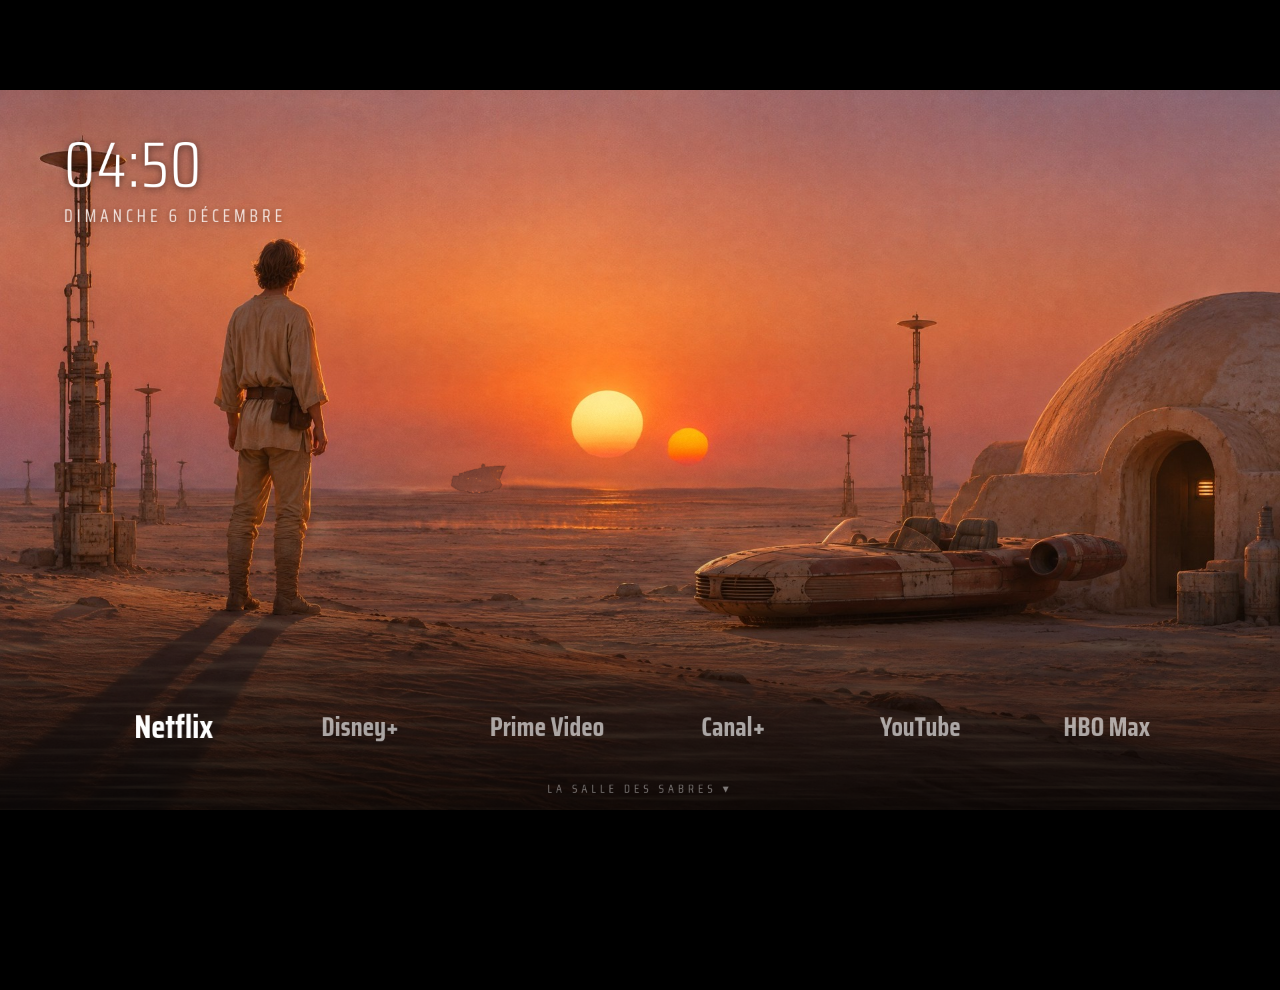
==== commit 668f54a2: "Version télé : lanceur Android (repris de Poudlard TV) et accueils à 60 images/s sur la télé - andro" ====
--- a/app/index.html
+++ b/app/index.html
@@ -54,7 +54,7 @@
   /* ---------------------------------------------------------------- the saga: six lightsabers on a rack, one for each film */
   #saga { transform: translate3d(0,1080px,0); background: #050608 url(img/hall.jpg) 0 0 / 1920px 1080px no-repeat; }    /* a hall in the Jedi Temple */
   .wash { position: absolute; inset: 0; opacity: 0; pointer-events: none; will-change: opacity; }
-  #plinthGlow { position: absolute; left: 135px; width: 1650px; top: 704px; height: 2px; opacity: 0; will-change: opacity; }   /* the ledge's front edge */
+  #plinthGlow { position: absolute; left: 135px; width: 1650px; top: 747px; height: 2px; opacity: 0; will-change: opacity; }   /* the ledge's front edge */
   .saber { position: absolute; left: 0; top: 0; width: 0; height: 0; will-change: transform; }
   .saber img { position: absolute; transition: filter .35s; filter: brightness(.5); }     /* the unlit ones sit in shadow */
   .saber.on img { filter: none; }
@@ -79,9 +79,9 @@
   #mando { transform: translate3d(0,2160px,0); background: #05070d; }
   #camp { position: absolute; left: 0; top: 0; width: 1920px; height: 1080px; will-change: transform; }    /* positions below are in the picture's 1920 frame */
   #camp > img { position: absolute; left: 0; top: 0; width: 1920px; height: 1080px; }
-  #fireglow { position: absolute; left: 1032px; top: 430px; width: 560px; height: 520px; border-radius: 50%; will-change: opacity;
+  #fireglow { position: absolute; left: 760px; top: 500px; width: 560px; height: 520px; border-radius: 50%; will-change: opacity;
               background: radial-gradient(closest-side, rgba(255,150,60,.30), rgba(255,120,40,.10) 50%, rgba(255,100,30,0)); }
-  #sparks { position: absolute; left: 1232px; top: 360px; width: 160px; height: 340px; }
+  #sparks { position: absolute; left: 960px; top: 320px; width: 160px; height: 340px; }
   #mshade { position: absolute; inset: 0; pointer-events: none;
             background: radial-gradient(ellipse 50% 42% at 12% 14%, rgba(4,6,16,.6), rgba(4,6,16,0) 70%); }
   .puck { position: absolute; left: 0; top: 0; width: 0; height: 0; }
@@ -102,11 +102,11 @@
   #dark { transform: translate3d(0,3240px,0); background: #000; }
   #bridge { position: absolute; left: 0; top: 0; width: 1920px; height: 1080px; will-change: transform; }   /* positions below are in the picture's 1920 frame */
   #fg, #spills { position: absolute; left: 0; top: 0; width: 1920px; height: 1080px; }
-  #glass { position: absolute; left: 368px; top: 136px; width: 1568px; height: 468px; will-change: transform; }   /* GL in the script */
+  #glass { position: absolute; left: 176px; top: 36px; width: 1690px; height: 706px; will-change: transform; }   /* GL in the script */
   /* the light from outside, on the room only (masked by the bridge picture itself, so never on the glass) */
   #spills { pointer-events: none; -webkit-mask: url(img/dark/bridge.png) 0 0 / 1920px 1080px; mask: url(img/dark/bridge.png) 0 0 / 1920px 1080px; }
   .spill { position: absolute; inset: 0; opacity: 0; mix-blend-mode: screen; will-change: opacity; }
-  #light { position: absolute; left: 352px; top: 0; width: 1568px; height: 916px; pointer-events: none; display: none; }   /* LIGHT in the script */
+  #light { position: absolute; left: 0; top: 0; width: 1920px; height: 1080px; pointer-events: none; display: none; }   /* LIGHT in the script */
   /* only as large as the shadow it casts (under the title): a full-screen layer of mostly nothing still costs the TV a frame's worth of drawing */
   #dshade { position: absolute; left: 0; top: 620px; width: 920px; height: 460px; pointer-events: none;
             background: radial-gradient(921.6px 432px at 268.8px 308.8px, rgba(0,0,0,.7), rgba(0,0,0,0) 70%); }
@@ -208,10 +208,10 @@
   <!-- ============================================================ THE DARK SIDE -->
   <section id="dark">
     <div id="bridge">
-      <canvas id="glass" width="1568" height="468"></canvas>
+      <canvas id="glass" width="1690" height="706"></canvas>
       <img id="fg" src="img/dark/bridge.png" alt="">
       <div id="spills"></div>
-      <canvas id="light" width="784" height="458"></canvas>
+      <canvas id="light" width="960" height="540"></canvas>
     </div>
     <div id="dshade"></div>
     <div id="dtitle"><div class="txt"><div class="k"></div><div class="t"></div></div><div class="dots"></div></div>
@@ -235,6 +235,7 @@
 </div>
 
 <script>window.OURHOME = true;   // our home screen replaces the cockpit (see ours/boot.js)</script>
+<script src="tv-bridge.js"></script>
 <script src="config.js"></script>
 <script>
 "use strict";
@@ -432,7 +433,7 @@
 // ================================================================ the apps: star systems ahead, seen through the canopy
 // the picked one sits in the centre pane; the others are a step apart on a shallow arc, so each lands in a pane of its own.
 // The apps come from the settings (up to six); those with a logo here show it, any other shows its name.
-const LOGOS = {
+const LOGOS = window.OURHOME ? {} : {   // (the cockpit's own logos: our home has its own)
   "com.netflix.ninja": { f: "netflix", h: 50 }, "com.amazon.amazonvideo.livingroom": { f: "prime", w: 112 }, "in.startv.hotstar": { f: "jiohotstar", h: 56 },
   playstation: { f: "ps5", w: 66 },                                                    // an HDMI port with a PlayStation on it
   "com.google.android.youtube.tv": { f: "youtube", w: 62 }, "com.apple.atve.androidtv.appletv": { f: "appletv", h: 50 },
@@ -455,7 +456,7 @@
   app = clamp(app, 0, APPS.length - 1);
   marks[app].el.classList.add("on");
 }
-{ const f = $("#frame"); f.src = CK.src;
+{ const f = $("#frame"); if (!window.OURHOME) f.src = CK.src;
   Object.assign(f.style, { left: 40 + 960 - 960 * CZ + "px", top: 30 + CK.cy - CK.cy * CZ + "px", width: 1920 * CZ + "px", height: 1080 * CZ + "px" });
   $("#appname").style.top = PANE.y + 76 * CK.z + "px";                     // the picked app's name, low in the centre pane
   if (CK.screen) {                                                          // the clock on the cockpit's monitor, moving with the cockpit
@@ -533,8 +534,8 @@
   { key: "vader", ep: "V", t: "L'Empire contre-attaque", who: "Le sabre de Dark Vador", open: "The Empire Strikes Back", c: "255,46,46" },
   { key: "luke6", ep: "VI", t: "Le Retour du Jedi", who: "Le sabre de Luke Skywalker", open: "Return of the Jedi", c: "60,255,100" },
 ];
-const HILT = { maul: [45, 470], yoda: [58.5, 205], windu: [55, 300], kenobi: [52.5, 300], vader: [72, 300], luke6: [54, 300] };   // from img/hilts/hilts.json
-const RACK_Y = 692, HS = .8, LIFT = 46, TIP = 40;                                // the ledge's top (img/hall.jpg); hilt scale; how high it rises; where the blades end
+const HILT = { maul: [49.0, 470], yoda: [26.5, 205], windu: [39.0, 300], kenobi: [51.0, 300], vader: [28.0, 300], luke6: [47.0, 300] };   // from img/hilts/hilts.json (tools/sections.py)
+const RACK_Y = 743, HS = .8, LIFT = 46, TIP = 40;                                // the ledge's top (img/hall.jpg); hilt scale; how high it rises; where the blades end
 const sabers = SABERS.map((f, i) => {
   const x = 960 + (i - 2.5) * 236 + (i < 3 ? -22 : 22);                     // a little gap between the trilogies
   const [w, h] = HILT[f.key].map(v => v * HS);
@@ -592,8 +593,8 @@
   { k: "s3", kick: "The Mandalorian", t: "Saison 3", open: "The Mandalorian, Season 3" },
   { k: "film", kick: "2026", t: "The Mandalorian<br>& Grogu", open: "The Mandalorian and Grogu" },
 ];
-const PUCK = [[362, 816], [494, 818], [624, 820], [757, 821]];             // the tops of the pucks in camp.jpg (1920 frame)
-const HOLO = { w: 166, h: 249, lift: 36, maxX: 662 };                       // the hologram; its centre stays left of Grogu's pram
+const PUCK = [[245, 816], [350, 818], [455, 820], [560, 821]];             // the tops of the pucks in camp.jpg (1920 frame)
+const HOLO = { w: 166, h: 249, lift: 36, maxX: 9999 };                       // the hologram; its centre stays left of Grogu's pram
 const pucks = MANDO.map((m, i) => {
   const [px, py] = PUCK[i], hx = Math.min(px, HOLO.maxX) - px;              // where the hologram's centre is, from its puck
   const bl = Math.min(-10, hx - HOLO.w / 2), br = Math.max(10, hx + HOLO.w / 2);
@@ -662,7 +663,7 @@
   { kick: "Andor", t: "Saison 2", open: "Andor, Season 2", light: "176,196,226" },                   // the battle station being built
   { kick: "2016", t: "Rogue One", open: "Rogue One: A Star Wars Story", light: "120,214,255" },      // Scarif, its ocean and islands
 ];
-const VP = { x: 1199, y: 387 };                                             // the middle of the glass, where the streaks come from
+const VP = { x: 1180, y: 400 };                                             // the middle of the glass, where the streaks come from
 const HOP = { swap: .55, end: 1.35 };                                       // a jump: streaks up, the place changes at their peak, then they drop
 let dk = clamp(parseInt(hash("d") || "0"), 0, DARK.length - 1), shown = dk, hop = null;
 const spill = (c, a) => `radial-gradient(ellipse 58% 62% at 62% 38%, rgba(${c},${a}), rgba(${c},${a * .35}) 45%, rgba(${c},0) 75%)`;
@@ -694,9 +695,9 @@
 // TV draws a picture again from scratch each time its scale changes, about 300 ms a frame all through a hop.) With WebGL a
 // whole frame of it is a few calls; the 2D canvas below is the fallback (its 360 calls a frame keep the TV's main thread busy:
 // ~37 fps through a hop).
-const GL = { x: 368, y: 136, w: 1568, h: 468 };                             // the glass, with room round it for the drift (#glass)
-// the part of the stage a view picture covers: on the TV they're cut to the glass (tools/tv_assets.py)
-const VIEW = window.TV ? { x: 368, y: 136, w: 1552, h: 468 } : { x: 0, y: 0, w: W, h: H };
+const GL = { x: 176, y: 36, w: 1690, h: 706 };                             // the glass, with room round it for the drift (#glass)
+// the part of the stage a view picture covers (the whole stage: the bridge picture only lets the glass show)
+const VIEW = { x: 0, y: 0, w: W, h: H };
 let glass = $("#glass");
 // hyperspace: stars stretched into lines out from the middle of the glass
 const streaks = Array.from({ length: 360 }, () => ({ a: Math.random() * 6.2832, d: Math.random(), s: .6 + Math.random() * .8 }));
@@ -859,7 +860,7 @@
 // fallback without WebGL), masked by the bridge picture the same way, but one pass over only the part it reaches, and only
 // when it changes, at half the screen's resolution (it's a soft light; drawn at full size it still cost the TV ~15 fps
 // through a hop). Five full-screen layers in a masked group cost it as much.
-const LIGHT = { x: 352, y: 0, w: 1568, h: 916 };                            // where the light reaches (#light)
+const LIGHT = { x: 0, y: 0, w: 1920, h: 1080 };                            // where the light reaches (#light)
 const LIGHT_C = [...DARK.map(d => d.light), "196,222,255"].flatMap(c => c.split(",").map(v => v / 255));
 const LIGHT_A = [...DARK.map(() => .5), .8];                                 // as spill(c, a) gives each of them
 let lgl = null, lgp = null, lightWas = "";
--- a/app/ours/home.css
+++ b/app/ours/home.css
@@ -17,3 +17,4 @@
 #ourhome .app .logo.luma { mask-mode: luminance; }
 #ourhome .app .logo-text { font-weight: 700; font-size: 40px; white-space: nowrap; color: #fff; }
 #ourhome .hint { position: absolute; left: 0; right: 0; bottom: 18px; text-align: center; font-size: 18px; letter-spacing: 6px; text-transform: uppercase; opacity: .45; color: #fff; }
+#ourhome .scene { position: absolute; inset: 0; will-change: opacity; }
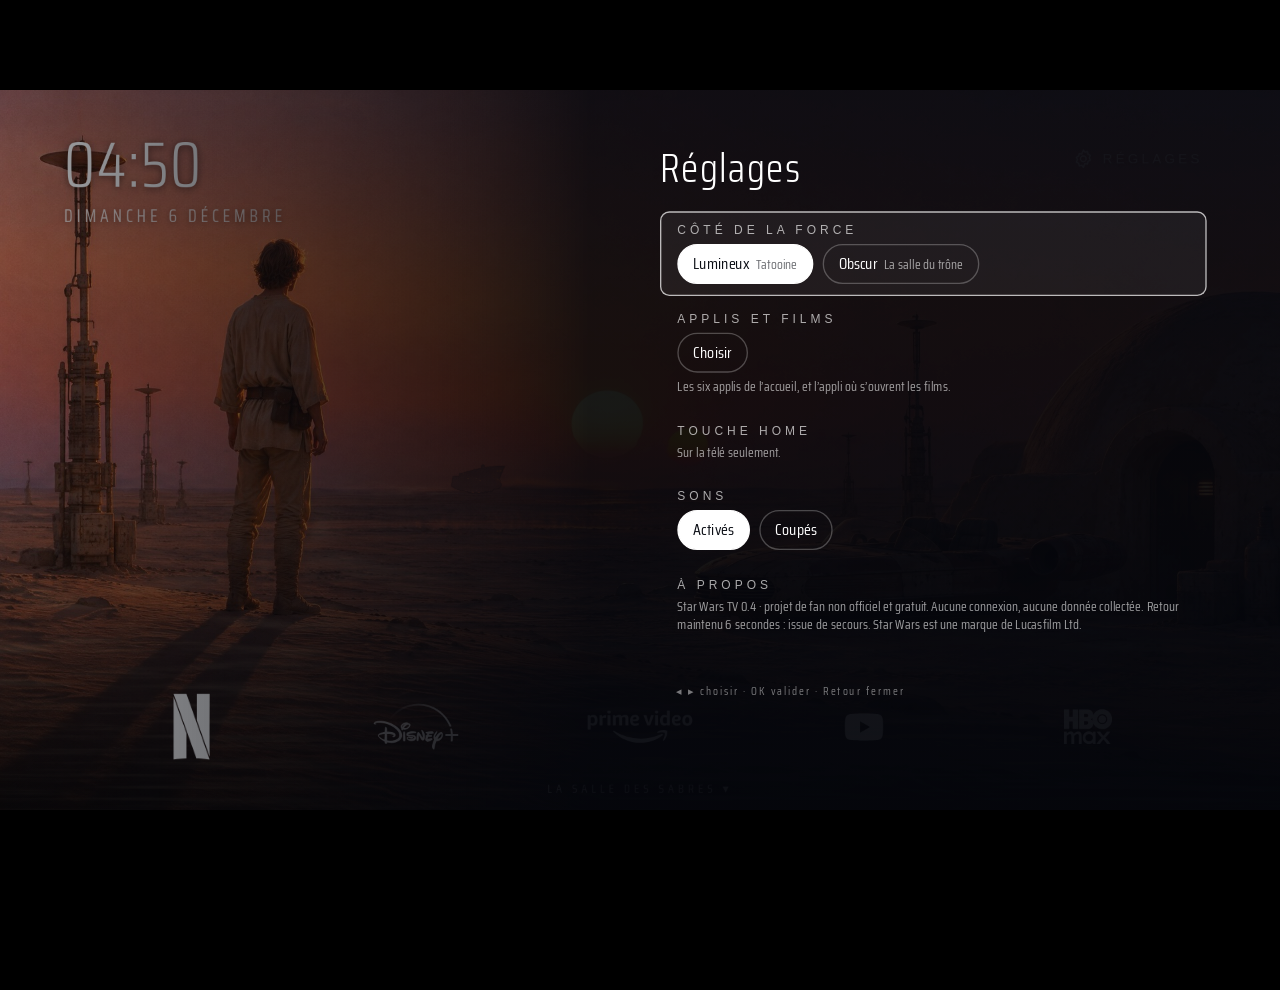
==== commit 2b377417: "Réglages, dock branché sur les applis de la télé, logos, README et guide d'installation - icône Régl" ====
--- a/app/index.html
+++ b/app/index.html
@@ -224,7 +224,7 @@
   <!-- ============================================================ CUSTOMISE (Up in the cockpit) -->
   <div id="custom"><div class="box">
     <div class="h">Personnaliser l'accueil</div>
-    <div class="sub">Choisis jusqu'à six applis, dans l'ordre que tu veux, puis où s'ouvrent les films et les séries. Flèche du haut sur l'accueil pour revenir ici.</div>
+    <div class="sub">Choisis jusqu'à six applis, dans l'ordre que tu veux, puis où s'ouvrent les films et les séries. Pour y revenir : Réglages (en haut à droite de l'accueil), puis « Applis et films ».</div>
     <div class="lab">Les applis</div>
     <div class="grid"><div class="rows"></div></div>
     <div class="lab">Les films et séries s'ouvrent dans</div>
@@ -284,6 +284,9 @@
 }
 const firstRun = !loadSettings() && DEFAULTS.askOnFirstRun !== false;      // config.js already set up for this TV: don't ask
 const settings = Object.assign({ dock: DEFAULTS.dock, films: DEFAULTS.films }, loadSettings() || {});
+// for our home (ours/boot.js): the dock as Personnaliser left it, only the apps the TV has; and that panel itself
+window.SW = { dock: () => settings.dock.filter(e => tvHas(e.pkg)).slice(0, 6).map(e => ({ name: e.label, pkg: e.pkg })), openCustom: () => openCustom() };
+window.SW_VERSION = "0.4";
 // two cockpits: 1 from the back of the cockpit (img/cockpit.png), 2 from the pilots' seats (img/cockpit2.png, shown 15% larger,
 // more canopy and less console). #cockpit2 in the address, or C on a keyboard, switches. pane: the centre pane in the picture.
 const CK = /cockpit2/.test(location.hash) ? { src: "img/cockpit2.png", z: 1.15, cy: 486, pane: { x: 959, y: 525 } }
@@ -944,7 +947,7 @@
 const filmLink = title => ((DEFAULTS.links || {})[settings.films] || {})[title] || "";
 const watch = title => window.TV && TV.openFilm(filmLink(title), settings.films, title);
 function openApp() { const a = APPS[app]; if (a.target === "customise") return openCustom(); jump({ title: a.n, run: () => window.TV && TV.launch(a.target) }); }
-function openOurApp() { const a = OURS.home.current(); jump({ title: a.name, run: () => window.TV && TV.launch(a.pkg || a.id) }); }
+function openOurApp() { const a = OURS.home.current(); if (a.settings) return SW.openCustom(); jump({ title: a.name, run: () => window.TV && TV.launch(a.pkg || a.id) }); }
 function openFilm() { const f = SABERS[sel]; jump({ title: f.t, run: () => watch(f.open || f.t) }); }
 function openMando() { const m = MANDO[pk]; jump({ title: m.open, run: () => watch(m.open) }); }
 function jump(what) { if (jumping) return; jumping = true; jumpT = 0; jumpWhat = what; navText(); }
@@ -1006,17 +1009,24 @@
   const k = e.key;
   if (k.startsWith("Arrow") || k === "Enter") e.preventDefault();
   if ((k === "c" || k === "C") && window.OURS) { OURS.toggleCamp(); return; }
+  // Réglages: the remote's Menu key from anywhere, or OK on the gear at the top right of the home
+  if (window.OURS && OURS.settings.isOpen && !custom.open) { OURS.settings.key(k); if (!OURS.settings.isOpen && k === "Home") window.tvHome(); return; }
+  if (window.OURS && k === "ContextMenu" && !custom.open) { section = 0; OURS.home.gear(false); OURS.settings.open(); return; }
+  if (k === "Home" && !custom.open) { window.tvHome(); return; }
   if (k === "c" || k === "C") { location.hash = /cockpit2/.test(location.hash) ? "" : "cockpit2"; location.reload(); return; }
   if (custom.open) return customKey(k);
   if (jumping || back) return;
   const up = k === "ArrowUp", down = k === "ArrowDown", ok = k === "Enter" || k === " ", backKey = k === "Escape" || k === "Backspace";
   if (section === 0 && custOn) {                                       // Customise is showing at the top
     if (ok) openCustom(); else if (backKey || (k.startsWith("Arrow") && !up)) setCust(false);
+  } else if (section === 0 && window.OURS && OURS.home.gearOn) {          // the gear is focused
+    if (ok) { OURS.home.gear(false); OURS.settings.open(); }
+    else if (down || backKey || k === "ArrowLeft") OURS.home.gear(false);
   } else if (section === 0 && window.OURS) {
     if (k === "ArrowRight") OURS.home.move(1);
     else if (k === "ArrowLeft") OURS.home.move(-1);
     else if (down) section = 1;
-    else if (up) setCust(true);
+    else if (up) OURS.home.gear(true);
     else if (ok) openOurApp();
   } else if (section === 0) {
     if (k === "ArrowRight") focusApp(app + 1);
@@ -1048,7 +1058,7 @@
   if (custOn) { setCust(false); return true; }
   if (jumping) return true; if (section > 0) { section--; return true; } return false;
 };
-window.tvHome = () => { if (custom.open) closeCustom(); setCust(false); section = 0; };   // the remote's Home button, when this is the home screen
+window.tvHome = () => { if (custom.open) closeCustom(); setCust(false); section = 0; if (window.OURS) { OURS.settings.close(); OURS.home.gear(false); } };   // the remote's Home button, when this is the home screen
 
 // ================================================================ CUSTOMISE
 // Every app on the TV and every HDMI port, as tiles: OK picks one for the cockpit (numbered in order, six at most) or drops
@@ -1166,6 +1176,7 @@
   custom.open = false; $("#custom").classList.remove("open");
   for (const id of ["#home", "#saga", "#mando", "#dark"]) css($(id), "visibility", "visible");
   buildMarks(); pan.x = app; pan.v = 0; navText();
+  if (window.OURS) OURS.refreshApps();
 }
 let wheelAt = 0;
 addEventListener("wheel", e => { const n = performance.now(); if (n - wheelAt < 600 || Math.abs(e.deltaY) < 8) return; wheelAt = n; section = clamp(section + Math.sign(e.deltaY), 0, 3); }, { passive: true });
--- a/app/ours/home.css
+++ b/app/ours/home.css
@@ -18,3 +18,29 @@
 #ourhome .app .logo-text { font-weight: 700; font-size: 40px; white-space: nowrap; color: #fff; }
 #ourhome .hint { position: absolute; left: 0; right: 0; bottom: 18px; text-align: center; font-size: 18px; letter-spacing: 6px; text-transform: uppercase; opacity: .45; color: #fff; }
 #ourhome .scene { position: absolute; inset: 0; will-change: opacity; }
+
+/* the gear at the top right of the home: Réglages */
+#ourhome .gear { position: absolute; right: 96px; top: 74px; display: flex; align-items: center; gap: 12px; color: #fff; opacity: .55;
+                 font-size: 20px; font-weight: 500; letter-spacing: 5px; text-transform: uppercase; padding: 10px 18px; border-radius: 40px;
+                 border: 2px solid transparent; transition: opacity .2s, border-color .2s, background .2s; text-shadow: 0 2px 10px rgba(0,0,0,.6); }
+#ourhome .gear svg { width: 34px; height: 34px; }
+#ourhome .gear.on { opacity: 1; border-color: rgba(255,255,255,.85); background: rgba(0,0,0,.35); }
+#ourhome .app .icon { width: 92px; height: 92px; object-fit: contain; border-radius: 16px; }
+
+/* Réglages */
+#swset { position: absolute; inset: 0; display: none; z-index: 6; font-family: 'Saira Condensed', 'Avenir Next', 'Helvetica Neue', Arial, sans-serif; color: #fff;
+         background: linear-gradient(90deg, rgba(4,6,12,.35), rgba(4,6,12,.92) 46%); }
+#swset.open { display: block; }
+#swset .box { position: absolute; right: 110px; top: 70px; width: 820px; }
+#swset .h { font-size: 60px; font-weight: 300; letter-spacing: 2px; margin-bottom: 18px; }
+#swset .row { padding: 16px 24px; border-radius: 14px; border: 2px solid transparent; margin-bottom: 6px; }
+#swset .row.on { border-color: rgba(255,255,255,.7); background: rgba(255,255,255,.06); }
+#swset .lab { font-size: 18px; font-weight: 500; letter-spacing: 6px; text-transform: uppercase; opacity: .65; }
+#swset .opts { display: flex; gap: 14px; margin-top: 10px; }
+#swset .opt { padding: 9px 22px; border-radius: 40px; border: 2px solid rgba(255,255,255,.25); font-size: 24px; }
+#swset .opt i { font-style: normal; opacity: .6; margin-left: 10px; font-size: 20px; }
+#swset .opt.sel { background: #fff; color: #0a0d14; border-color: #fff; }
+#swset .row.on .opt.btn { background: #fff; color: #0a0d14; border-color: #fff; }
+#swset .sub { font-size: 20px; opacity: .6; margin-top: 8px; line-height: 1.35; }
+#swset .note { min-height: 30px; margin: 12px 24px 0; font-size: 22px; color: #ffd7a0; }
+#swset .foot { margin: 14px 24px 0; font-size: 17px; letter-spacing: 3px; opacity: .45; }
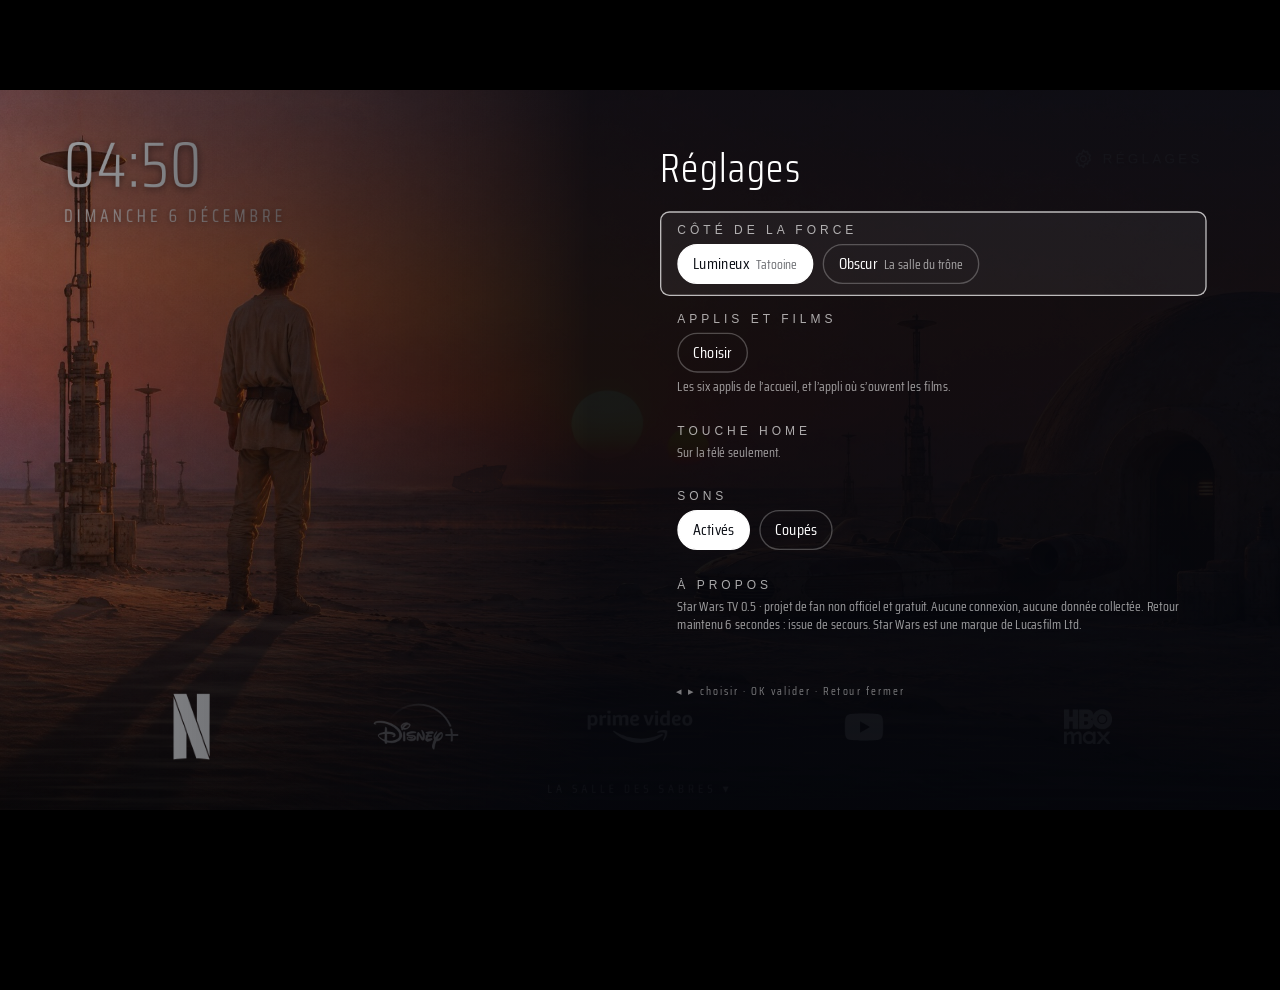
==== commit adf78f89: "Films par service (Disney+, Prime Video) avec choix, sons de sabre enregistrés, effets sonores parto" ====
--- a/app/index.html
+++ b/app/index.html
@@ -286,7 +286,7 @@
 const settings = Object.assign({ dock: DEFAULTS.dock, films: DEFAULTS.films }, loadSettings() || {});
 // for our home (ours/boot.js): the dock as Personnaliser left it, only the apps the TV has; and that panel itself
 window.SW = { dock: () => settings.dock.filter(e => tvHas(e.pkg)).slice(0, 6).map(e => ({ name: e.label, pkg: e.pkg })), openCustom: () => openCustom() };
-window.SW_VERSION = "0.4";
+window.SW_VERSION = "0.5";
 // two cockpits: 1 from the back of the cockpit (img/cockpit.png), 2 from the pilots' seats (img/cockpit2.png, shown 15% larger,
 // more canopy and less console). #cockpit2 in the address, or C on a keyboard, switches. pane: the centre pane in the picture.
 const CK = /cockpit2/.test(location.hash) ? { src: "img/cockpit2.png", z: 1.15, cy: 486, pane: { x: 959, y: 525 } }
@@ -559,6 +559,7 @@
   i = clamp(i, 0, SABERS.length - 1);
   if (i === sel) { sabers[i].lift.v -= 120; return; }
   sabers[sel].el.classList.remove("on"); sel = i; sabers[sel].el.classList.add("on"); selAt = 0;
+  if (window.OURS) OURS.sfx.swing();
   sagaText();
 }
 function sagaText() {
@@ -578,6 +579,8 @@
     css(s.ep, "transform", `translate3d(0, ${(-y).toFixed(1)}px, 0)`);                 // the numeral stays on the plinth
     // it ignites once it's clear of the cradle; the others shut off at once
     const want = on && selAt > .3 ? 1 : 0;
+    if (window.OURS && want !== s.want) { if (want) OURS.sfx.ignite(); else if (s.ign > .5) OURS.sfx.retract(); }
+    s.want = want;
     s.ign = want ? Math.min(1, s.ign + dt / .32) : Math.max(0, s.ign - dt / .16);
     const k = want ? 1 - Math.pow(1 - s.ign, 3) : s.ign;
     const hum = 1 + Math.sin(t * 47 + i) * .025 + Math.sin(t * 13.3) * .015;
@@ -617,6 +620,7 @@
   i = clamp(i, 0, MANDO.length - 1);
   if (i === pk) return;
   pucks[pk].el.classList.remove("on"); pk = i; pucks[pk].el.classList.add("on"); pkAt = 0;
+  if (window.OURS) setTimeout(() => OURS.sfx.holo(), 120);
   mandoText();
 }
 function mandoText() { $("#mtitle .k").textContent = MANDO[pk].kick; $("#mtitle .t").innerHTML = MANDO[pk].t; }
@@ -689,11 +693,12 @@
 function pickDark(i) {
   i = clamp(i, 0, DARK.length - 1); if (i === dk) return;
   dk = i; darkText(true);
+  if (window.OURS) OURS.sfx.hyper(0.55);
   if (hop && hop.t < HOP.swap) return;                                      // still on the way: it goes to the new place instead
   // arriving somewhere already: off again from where the streaks are now
   hop = { t: hop ? HOP.swap * (1 - (hop.t - HOP.swap) / (HOP.end - HOP.swap)) : 0 };
 }
-function openDark() { const d = DARK[dk]; jump({ title: d.open, run: () => watch(d.open) }); }
+function openDark() { const d = DARK[dk]; watchFrom(d.open, d.t); }
 // what's outside, and hyperspace over it, drawn into one canvas the size of the glass. (Not pictures scaled with CSS: the
 // TV draws a picture again from scratch each time its scale changes, about 300 ms a frame all through a hop.) With WebGL a
 // whole frame of it is a few calls; the 2D canvas below is the fallback (its 360 calls a frame keep the TV's main thread busy:
@@ -948,9 +953,14 @@
 const watch = title => window.TV && TV.openFilm(filmLink(title), settings.films, title);
 function openApp() { const a = APPS[app]; if (a.target === "customise") return openCustom(); jump({ title: a.n, run: () => window.TV && TV.launch(a.target) }); }
 function openOurApp() { const a = OURS.home.current(); if (a.settings) return SW.openCustom(); jump({ title: a.name, run: () => window.TV && TV.launch(a.pkg || a.id) }); }
-function openFilm() { const f = SABERS[sel]; jump({ title: f.t, run: () => watch(f.open || f.t) }); }
-function openMando() { const m = MANDO[pk]; jump({ title: m.open, run: () => watch(m.open) }); }
-function jump(what) { if (jumping) return; jumping = true; jumpT = 0; jumpWhat = what; navText(); }
+function openFilm() { const f = SABERS[sel]; watchFrom(f.open || f.t, f.t); }
+function openMando() { const m = MANDO[pk]; watchFrom(m.open, m.kick + " · " + m.t.replace(/<br>/g, " ")); }
+// a title: on several services, ours/js/picker.js shows them and the person picks one; then the jump, and the TV opens it
+function watchFrom(title, label) {
+  const go = o => jump({ title: label, run: () => window.TV && (o ? TV.openLink(o.url, o.pkg) : watch(title)) });
+  if (window.OURS && OURS.picker) OURS.picker.choose(title, label, go); else go(null);
+}
+function jump(what) { if (jumping) return; jumping = true; jumpT = 0; jumpWhat = what; navText(); if (window.OURS) OURS.sfx.hyper(0.8); }
 function updateJump(dt) {
   if (!jumping) return;
   jumpT += dt;
@@ -1010,6 +1020,7 @@
   if (k.startsWith("Arrow") || k === "Enter") e.preventDefault();
   if ((k === "c" || k === "C") && window.OURS) { OURS.toggleCamp(); return; }
   // Réglages: the remote's Menu key from anywhere, or OK on the gear at the top right of the home
+  if (window.OURS && OURS.picker && OURS.picker.isOpen) { OURS.picker.key(k); return; }
   if (window.OURS && OURS.settings.isOpen && !custom.open) { OURS.settings.key(k); if (!OURS.settings.isOpen && k === "Home") window.tvHome(); return; }
   if (window.OURS && k === "ContextMenu" && !custom.open) { section = 0; OURS.home.gear(false); OURS.settings.open(); return; }
   if (k === "Home" && !custom.open) { window.tvHome(); return; }
@@ -1017,6 +1028,7 @@
   if (custom.open) return customKey(k);
   if (jumping || back) return;
   const up = k === "ArrowUp", down = k === "ArrowDown", ok = k === "Enter" || k === " ", backKey = k === "Escape" || k === "Backspace";
+  const was = section; queueMicrotask(() => { if (section !== was && window.OURS) OURS.sfx.whoosh(); });
   if (section === 0 && custOn) {                                       // Customise is showing at the top
     if (ok) openCustom(); else if (backKey || (k.startsWith("Arrow") && !up)) setCust(false);
   } else if (section === 0 && window.OURS && OURS.home.gearOn) {          // the gear is focused
@@ -1224,6 +1236,8 @@
   css($("#mando"), "transform", `translate3d(0, ${(1080 * (2 - pg)).toFixed(1)}px, 0)`);
   css($("#dark"), "transform", `translate3d(0, ${(1080 * (3 - pg)).toFixed(1)}px, 0)`);
   if (pg > .001 && pg < 1.999) saga(dt, t);
+  // the chosen saber's hum, as loud as the saber room is in view
+  if (window.OURS) { const h = (pg > .5 && pg < 1.5 ? sabers[sel].ign * (1 - Math.abs(pg - 1) * 2) : 0); if (Math.abs(h - (frame.hum || 0)) > .02 || (h === 0 && frame.hum)) { OURS.sfx.hum(h); frame.hum = h; } }
   if (pg > 1.001 && pg < 2.999) mando(dt, t);
   if (pg > 2.001) dark(dt, t);
   drawWarp(dt);
--- a/app/ours/home.css
+++ b/app/ours/home.css
@@ -44,3 +44,20 @@
 #swset .sub { font-size: 20px; opacity: .6; margin-top: 8px; line-height: 1.35; }
 #swset .note { min-height: 30px; margin: 12px 24px 0; font-size: 22px; color: #ffd7a0; }
 #swset .foot { margin: 14px 24px 0; font-size: 17px; letter-spacing: 3px; opacity: .45; }
+
+/* Where to watch (picker.js) */
+#swpick { position: absolute; inset: 0; display: none; z-index: 7; font-family: 'Saira Condensed', 'Avenir Next', 'Helvetica Neue', Arial, sans-serif; color: #fff;
+          background: linear-gradient(rgba(4,6,12,0) 30%, rgba(4,6,12,.88) 62%); }
+#swpick.open { display: block; }
+#swpick .box { position: absolute; left: 0; right: 0; bottom: 70px; text-align: center; }
+#swpick .t { font-size: 48px; font-weight: 300; letter-spacing: 1px; }
+#swpick .row { display: flex; justify-content: center; gap: 40px; margin-top: 34px; }
+#swpick .svc { width: 300px; padding: 26px 20px 18px; border-radius: 18px; border: 2px solid rgba(255,255,255,.18); display: flex; flex-direction: column; align-items: center; gap: 14px; }
+#swpick .svc.on { border-color: #fff; background: rgba(255,255,255,.1); }
+#swpick .svc.absent { opacity: .35; }
+#swpick .logo { background: #fff; -webkit-mask: var(--m) center / contain no-repeat; mask: var(--m) center / contain no-repeat; }
+#swpick .logo.luma { mask-mode: luminance; }
+#swpick .name { font-size: 40px; font-weight: 600; }
+#swpick .note { font-size: 20px; opacity: .65; }
+#swpick .say { margin-top: 26px; font-size: 26px; }
+#swpick .foot { margin-top: 12px; font-size: 17px; letter-spacing: 3px; opacity: .45; }
